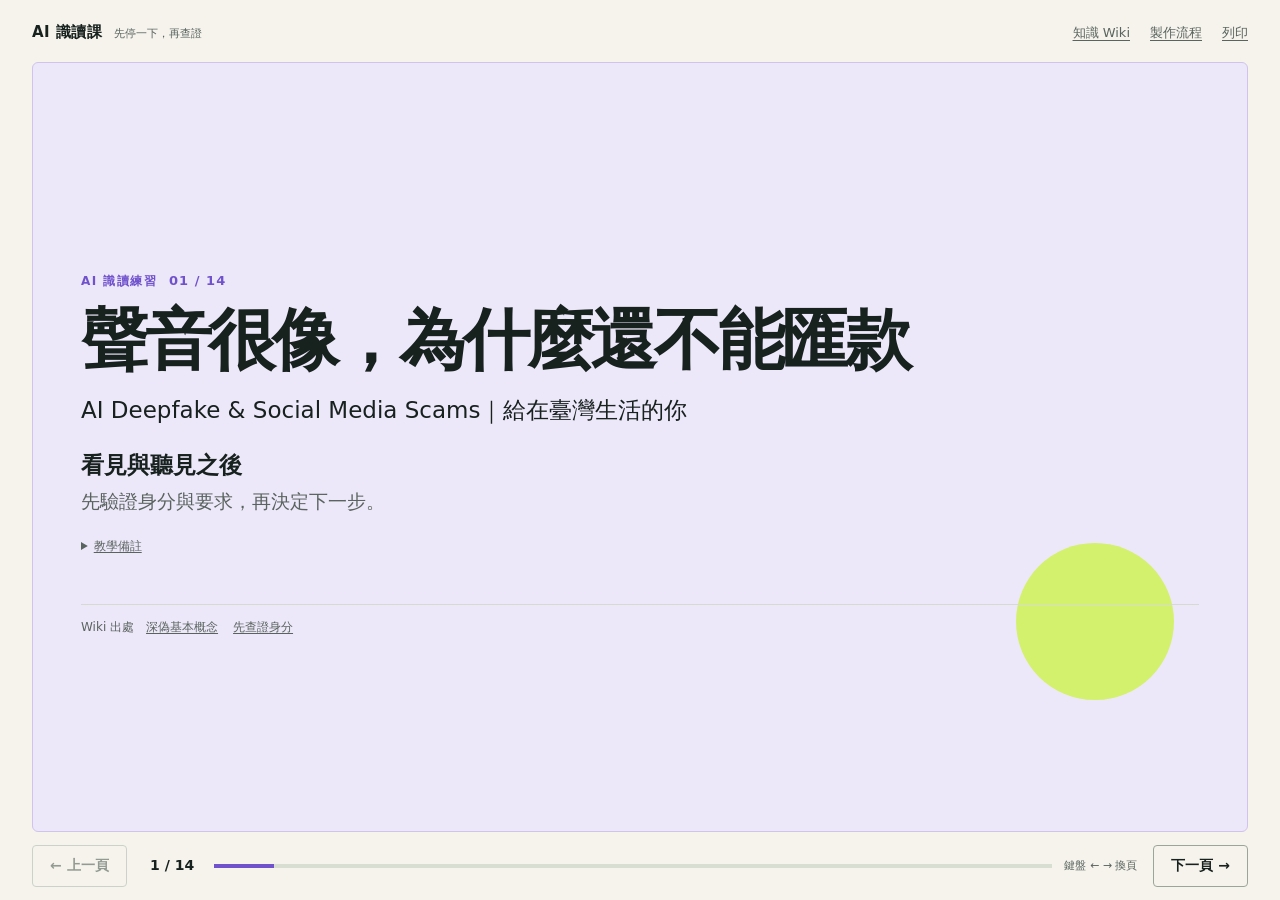
==== deck.html @ 1b9a0677 "Render Wiki-derived teaching deck with independent review and real acceptance evidence" ====
<!doctype html>
<html lang="zh-Hant"><head><meta charset="utf-8"><meta name="viewport" content="width=device-width,initial-scale=1"><meta name="color-scheme" content="light"><meta name="generator" content="HW10 deterministic approved-text renderer"><title>聲音很像，為什麼還不能匯款</title><style>:root {
  color-scheme: light;
  --cream: #f6f3ed;
  --paper: #fffcf7;
  --ink: #17211e;
  --muted: #59645e;
  --purple: #7053cc;
  --purple-soft: #ede7fa;
  --lime: #d4f16d;
  --line: #d6dbd0;
  --wrong: #a53d32;
}

*, *::before, *::after { box-sizing: border-box; }
html { min-width: 0; scroll-behavior: smooth; }
body.deck-page {
  margin: 0;
  min-width: 0;
  background: var(--cream);
  color: var(--ink);
  font-family: "Microsoft JhengHei", "Noto Sans TC", "PingFang TC", system-ui, sans-serif;
  -webkit-font-smoothing: antialiased;
  text-rendering: optimizeLegibility;
  line-height: 1.55;
}
button, input, select, textarea { font: inherit; }
button, a { -webkit-tap-highlight-color: transparent; }
button { cursor: pointer; }
a { color: inherit; text-underline-offset: .2em; }
a:hover { color: var(--purple); }
button:focus-visible, a:focus-visible, summary:focus-visible {
  outline: 3px solid var(--purple);
  outline-offset: 4px;
}
[hidden] { display: none !important; }
.sr-only {
  position: absolute;
  width: 1px;
  height: 1px;
  padding: 0;
  margin: -1px;
  overflow: hidden;
  clip-path: inset(50%);
  white-space: nowrap;
  border: 0;
}

.deck-shell {
  display: flex;
  flex-direction: column;
  gap: 12px;
  width: min(100%, 1500px);
  min-height: 100vh;
  min-height: 100svh;
  margin: 0 auto;
  padding: 16px 32px 12px;
}
.deck-topbar {
  display: flex;
  align-items: center;
  justify-content: space-between;
  flex-wrap: wrap;
  gap: 10px 20px;
  min-height: 34px;
  font-size: 13px;
}
.brand {
  font-size: 15px;
  font-weight: 800;
  letter-spacing: .03em;
  text-decoration: none;
}
.brand span { display: inline-block; margin-left: 12px; color: var(--muted); font-size: 11px; font-weight: 400; letter-spacing: 0; }
.utility-links { display: flex; align-items: center; gap: 20px; }
.utility-links a { color: var(--muted); text-decoration-thickness: 1px; }
.utility-links button { margin: 0; padding: 0; color: var(--muted); background: transparent; border: 0; font: inherit; text-decoration: underline; text-decoration-thickness: 1px; text-underline-offset: .2em; }
.utility-links button:hover { color: var(--purple); }
.skip-link { position: fixed; z-index: 100; top: 8px; left: 12px; padding: 9px 14px; color: var(--paper); background: var(--ink); transform: translateY(-170%); }
.skip-link:focus { transform: translateY(0); }
.noscript-note { margin: 0; padding: 14px 18px; color: var(--ink); background: var(--lime); font-size: 14px; }
.slides { flex: 1; min-width: 0; }
.slide {
  position: relative;
  min-width: 0;
  min-height: calc(100vh - 132px);
  min-height: calc(100svh - 132px);
  background: var(--paper);
  border: 1px solid var(--line);
  border-radius: 6px;
  isolation: isolate;
  animation: reveal-slide 180ms ease-out;
}
.slide-inner {
  display: flex;
  flex-direction: column;
  gap: 20px;
  min-width: 0;
  min-height: inherit;
  padding: 36px 48px 22px;
}
.slide-header { position: relative; min-width: 0; }
.eyebrow {
  display: flex;
  align-items: center;
  gap: 12px;
  margin: 0 0 12px;
  color: var(--purple);
  font-size: 12px;
  font-weight: 800;
  letter-spacing: .12em;
}
.slide-number {
  color: var(--purple);
  font-variant-numeric: tabular-nums;
  font-size: 13px;
  font-weight: 800;
  letter-spacing: .08em;
}
.slide-title {
  max-width: 24em;
  margin: 0;
  font-size: clamp(32px, 3.45vw, 50px);
  font-weight: 850;
  line-height: 1.2;
  letter-spacing: -.045em;
  text-wrap: balance;
  overflow-wrap: anywhere;
}
.slide-lead {
  max-width: 46em;
  margin: 14px 0 0;
  color: var(--muted);
  font-size: 20px;
  line-height: 1.6;
  text-wrap: pretty;
  overflow-wrap: anywhere;
}
.slide-body {
  display: flex;
  flex-direction: column;
  gap: 22px;
  min-width: 0;
  font-size: 21px;
  line-height: 1.65;
}
.slide-body > :first-child { margin-top: 0; }
.slide-body > :last-child { margin-bottom: 0; }
.slide-bullets {
  display: grid;
  gap: 13px;
  margin: 0;
  padding-left: 1.3em;
}
.slide-bullets li { padding-left: .16em; overflow-wrap: anywhere; }
.slide-bullets li::marker { color: var(--purple); font-weight: 800; }
.items { display: grid; gap: 18px; min-width: 0; }
ol.items { margin: 0; padding: 0; list-style: none; }
.item { min-width: 0; }
.item-title { margin: 0 0 5px; font-size: 23px; font-weight: 800; line-height: 1.4; overflow-wrap: anywhere; }
.item-text { margin: 0; color: var(--muted); font-size: 19px; line-height: 1.65; overflow-wrap: anywhere; }

.slide[data-type="cover"] {
  background: var(--purple-soft);
  border-color: #d0c3ec;
}
.slide[data-type="cover"]::after {
  content: "";
  position: absolute;
  z-index: -1;
  right: 6%;
  bottom: 17%;
  width: 13%;
  aspect-ratio: 1;
  background: var(--lime);
  border-radius: 50%;
}
.slide[data-type="cover"] .slide-inner { justify-content: center; }
.slide[data-type="cover"] .slide-title {
  max-width: 15em;
  font-size: clamp(42px, 5.2vw, 76px);
  line-height: 1.12;
  letter-spacing: -.05em;
}
.slide[data-type="cover"] .slide-lead { max-width: 37em; font-size: 23px; color: var(--ink); }
.slide[data-type="cover"] .slide-body { max-width: 78%; }
.slide[data-type="cover"] .source-footer { margin-top: 28px; }
.slide[data-type="goals"] .items {
  counter-reset: goal;
  gap: 0;
}
.slide[data-type="goals"] .item {
  counter-increment: goal;
  position: relative;
  min-height: 58px;
  padding: 13px 0 13px 67px;
  border-bottom: 1px solid var(--line);
}
.slide[data-type="goals"] .item::before {
  content: counter(goal, decimal-leading-zero);
  position: absolute;
  left: 0;
  top: 9px;
  color: var(--purple);
  font-size: 30px;
  font-weight: 850;
  line-height: 1.4;
}
.slide[data-type="concept"] .items { border-left: 5px solid var(--lime); padding-left: 24px; }
.slide[data-type="flow"] .items {
  display: grid;
  grid-template-columns: repeat(auto-fit, minmax(145px, 1fr));
  gap: 24px;
  padding-top: 6px;
}
.slide[data-type="flow"] .item {
  position: relative;
  padding-top: 17px;
  border-top: 4px solid var(--purple);
}
.slide[data-type="flow"] .item:not(:last-child)::after {
  content: "→";
  position: absolute;
  top: -22px;
  right: -20px;
  color: var(--purple);
  font-size: 24px;
  background: var(--paper);
}
.slide[data-type="flow"] .item-title { font-size: 21px; }
.slide[data-type="flow"] .item-text { font-size: 17px; }
.slide[data-type="case"] .slide-inner { gap: 18px; }
.chat { display: flex; flex-direction: column; gap: 12px; width: min(100%, 900px); margin: 0 auto; }
.chat-message {
  align-self: flex-start;
  width: fit-content;
  max-width: 88%;
  padding: 12px 18px;
  background: #eeeae3;
  border-radius: 3px 15px 15px 15px;
  overflow-wrap: anywhere;
}
.chat-message:nth-child(even) {
  align-self: flex-end;
  background: var(--purple-soft);
  border-radius: 15px 3px 15px 15px;
}
.chat-sender { display: block; margin-bottom: 3px; color: var(--muted); font-size: 12px; font-weight: 800; }
.chat-text { margin: 0; font-size: 19px; line-height: 1.55; }
.slide[data-type="comparison"] .items { grid-template-columns: repeat(2, minmax(0, 1fr)); gap: 32px; }
.slide[data-type="comparison"] .item { padding: 5px 0 5px 23px; border-left: 4px solid var(--purple); }
.slide[data-type="comparison"] .item:nth-child(even) { border-left-color: var(--lime); }
.slide[data-type="comparison"] .item-title { margin-bottom: 10px; }
.slide[data-type="steps"] .items { counter-reset: step; gap: 0; }
.slide[data-type="steps"] .item {
  counter-increment: step;
  display: grid;
  grid-template-columns: 45px minmax(0, 1fr);
  gap: 0 16px;
  padding: 12px 0;
  border-bottom: 1px solid var(--line);
}
.slide[data-type="steps"] .item::before {
  content: counter(step);
  grid-row: 1 / span 2;
  display: flex;
  align-items: center;
  justify-content: center;
  width: 37px;
  height: 37px;
  background: var(--lime);
  color: var(--ink);
  font-size: 23px;
  font-weight: 850;
  border-radius: 50%;
}
.slide[data-type="steps"] .item-title,
.slide[data-type="steps"] .item-text { grid-column: 2; }
.slide[data-type="closing"] { background: var(--ink); color: var(--cream); border-color: var(--ink); }
.slide[data-type="closing"] .eyebrow,
.slide[data-type="closing"] .slide-number { color: var(--lime); }
.slide[data-type="closing"] .slide-title { font-size: clamp(40px, 4.5vw, 66px); max-width: 18em; }
.slide[data-type="closing"] .slide-lead,
.slide[data-type="closing"] .item-text,
.slide[data-type="closing"] .source-footer,
.slide[data-type="closing"] .teacher-notes { color: #d0d7d0; }
.slide[data-type="closing"] .source-footer,
.slide[data-type="closing"] .teacher-notes { border-color: #4b554c; }
.slide[data-type="closing"] a:hover { color: var(--lime); }

.quiz { min-width: 0; }
.quiz fieldset { min-width: 0; margin: 0; padding: 0; border: 0; }
.quiz legend { margin: 0 0 15px; padding: 0; font-size: 22px; font-weight: 800; line-height: 1.5; }
.quiz-options { display: grid; gap: 10px; margin: 0; padding: 0; list-style: none; }
.quiz-option button[data-quiz-option] {
  display: block;
  width: 100%;
  min-height: 52px;
  padding: 12px 18px;
  text-align: left;
  color: var(--ink);
  background: transparent;
  border: 1px solid #aeb8ae;
  border-radius: 4px;
  font-size: 18px;
  line-height: 1.5;
  overflow-wrap: anywhere;
  transition: background 120ms ease, border-color 120ms ease;
}
.quiz-option button[data-quiz-option]:hover { background: var(--purple-soft); border-color: var(--purple); }
.quiz-option button[data-quiz-option][aria-pressed="true"] { border-width: 2px; padding: 11px 17px; }
.option-letter { display: inline-flex; align-items: center; justify-content: center; width: 1.6em; margin-right: .4em; font-weight: 800; }
.quiz-option button[data-quiz-option].is-correct,
.quiz-option.is-correct button { background: #e9f5bd; border-color: #66802b; }
.quiz-option button[data-quiz-option].is-wrong,
.quiz-option.is-wrong button { background: #fae8e3; border-color: var(--wrong); }
.quiz-feedback { margin: 13px 0 0; padding-left: 14px; border-left: 4px solid var(--purple); font-size: 17px; line-height: 1.6; }
.quiz-reset { margin-top: 10px; padding: 6px 0; color: var(--purple); background: transparent; border: 0; text-decoration: underline; text-underline-offset: .25em; font-size: 15px; }
.source-footer {
  display: flex;
  align-items: baseline;
  flex-wrap: wrap;
  gap: 5px 12px;
  margin-top: auto;
  padding-top: 13px;
  border-top: 1px solid var(--line);
  color: var(--muted);
  font-size: 12px;
  line-height: 1.55;
  overflow-wrap: anywhere;
}
.source-links { display: flex; flex-wrap: wrap; gap: 5px 15px; min-width: 0; }
.source-links a { text-decoration-thickness: 1px; }
.teacher-notes { color: var(--muted); font-size: 12px; line-height: 1.6; }
.teacher-notes summary { width: fit-content; cursor: pointer; font-size: 12px; text-decoration: underline; text-underline-offset: .2em; }
.teacher-notes p { margin: 7px 0 0; max-width: 65em; }
.teacher-notes[open] { padding-bottom: 5px; }

.deck-controls { display: flex; align-items: center; gap: 16px; min-height: 44px; }
.deck-progress { display: flex; flex: 1; align-items: center; gap: 12px; min-width: 0; }
.keyboard-hint { color: var(--muted); font-size: 11px; white-space: nowrap; }
.nav-button {
  display: inline-flex;
  align-items: center;
  justify-content: center;
  gap: 8px;
  min-height: 42px;
  padding: 9px 17px;
  color: var(--ink);
  background: transparent;
  border: 1px solid #9aa69a;
  border-radius: 4px;
  font-size: 14px;
  line-height: 1.4;
  font-weight: 750;
}
.nav-button:hover:not(:disabled) { color: var(--paper); background: var(--ink); border-color: var(--ink); }
.nav-button:disabled { color: #929b92; border-color: #cbd2c9; cursor: default; }
.page-count { min-width: 59px; text-align: center; font-size: 14px; font-weight: 800; font-variant-numeric: tabular-nums; white-space: nowrap; }
.progress-track { flex: 1; min-width: 28px; height: 4px; background: #d8ded2; border-radius: 0; }
.progress-fill { display: block; width: 0; height: 100%; background: var(--purple); transition: width 180ms ease-out; }
.deck-status { color: var(--muted); font-size: 12px; }

@supports selector(.slide-body:has(.items)) {
  .slide[data-type="concept"] .slide-body:has(.items):has(.slide-bullets) { display: grid; grid-template-columns: 1.15fr 1fr; gap: 34px; }
}
@keyframes reveal-slide { from { opacity: .6; transform: translateY(5px); } to { opacity: 1; transform: translateY(0); } }

@media (min-width: 761px) and (max-height: 800px) {
  .deck-shell { gap: 9px; padding-top: 12px; padding-bottom: 9px; }
  .slide { min-height: calc(100svh - 119px); }
  .slide-inner { gap: 15px; padding: 27px 40px 18px; }
  .eyebrow { margin-bottom: 9px; }
  .slide-title { font-size: clamp(30px, 3.1vw, 44px); }
  .slide-lead { margin-top: 11px; font-size: 18px; line-height: 1.5; }
  .slide-body { gap: 17px; font-size: 19px; line-height: 1.6; }
  .slide-bullets { gap: 10px; }
  .item-title { font-size: 21px; }
  .item-text { font-size: 17px; line-height: 1.55; }
  .slide[data-type="cover"] .slide-title { font-size: clamp(40px, 4.8vw, 65px); }
  .slide[data-type="cover"] .slide-lead { font-size: 21px; }
  .slide[data-type="closing"] .slide-title { font-size: clamp(38px, 4.1vw, 58px); }
  .quiz legend { margin-bottom: 11px; font-size: 20px; }
  .quiz-options { gap: 8px; }
  .quiz-option button[data-quiz-option] { min-height: 45px; padding: 9px 16px; font-size: 17px; }
  .quiz-option button[data-quiz-option][aria-pressed="true"] { padding: 8px 15px; }
  .quiz-feedback { margin-top: 10px; font-size: 16px; }
  .source-footer { padding-top: 10px; font-size: 11px; }
  .chat { gap: 9px; }
  .chat-message { padding: 10px 15px; }
  .chat-text { font-size: 17px; }
}

@media (max-width: 760px) {
  .deck-shell { gap: 10px; padding: 10px 12px 12px; }
  .deck-topbar { min-height: 35px; gap: 7px 12px; }
  .brand { font-size: 12px; letter-spacing: 0; }
  .brand span { display: none; }
  .utility-links { gap: 12px; font-size: 11px; }
  .slide { min-height: calc(100svh - 131px); }
  .slide-inner { gap: 22px; padding: 25px 21px 21px; }
  .eyebrow { margin-bottom: 11px; font-size: 10px; letter-spacing: .08em; }
  .slide-number { font-size: 11px; }
  .slide-title { font-size: clamp(28px, 7.8vw, 42px); line-height: 1.25; letter-spacing: -.035em; }
  .slide-lead { margin-top: 13px; font-size: 17px; line-height: 1.65; }
  .slide-body { gap: 22px; font-size: 18px; line-height: 1.7; }
  .slide-bullets { gap: 15px; padding-left: 1.16em; }
  .item-title { font-size: 21px; }
  .item-text { font-size: 17px; line-height: 1.7; }
  .slide[data-type="cover"] .slide-inner { justify-content: flex-start; padding-top: 35px; }
  .slide[data-type="cover"] .slide-title { font-size: clamp(36px, 10.5vw, 55px); }
  .slide[data-type="cover"] .slide-lead { font-size: 19px; }
  .slide[data-type="cover"] .slide-body { max-width: 100%; }
  .slide[data-type="cover"]::after { right: 8%; bottom: 12%; width: 20%; opacity: .7; }
  .slide[data-type="goals"] .item { padding-left: 49px; }
  .slide[data-type="goals"] .item::before { font-size: 26px; }
  .slide[data-type="concept"] .slide-body:has(.items):has(.slide-bullets) { display: flex; }
  .slide[data-type="concept"] .items { padding-left: 18px; }
  .slide[data-type="flow"] .items { grid-template-columns: 1fr; gap: 25px; padding-left: 0; }
  .slide[data-type="flow"] .item { padding: 0 0 0 18px; border-top: 0; border-left: 4px solid var(--purple); }
  .slide[data-type="flow"] .item:not(:last-child)::after { content: "↓"; top: auto; bottom: -26px; right: auto; left: -12px; font-size: 22px; }
  .slide[data-type="flow"] .item-text { font-size: 17px; }
  .slide[data-type="comparison"] .items { grid-template-columns: 1fr; gap: 24px; }
  .slide[data-type="comparison"] .item { padding-left: 17px; }
  .slide[data-type="steps"] .item { grid-template-columns: 34px minmax(0, 1fr); gap: 0 12px; padding: 15px 0; }
  .slide[data-type="steps"] .item::before { width: 31px; height: 31px; font-size: 20px; }
  .slide[data-type="closing"] .slide-title { font-size: clamp(34px, 9.8vw, 50px); }
  .chat { gap: 12px; }
  .chat-message { max-width: 96%; padding: 12px 14px; }
  .chat-text { font-size: 17px; }
  .quiz legend { font-size: 20px; line-height: 1.6; }
  .quiz-options { gap: 12px; }
  .quiz-option button[data-quiz-option] { min-height: 53px; padding: 13px 14px; font-size: 17px; line-height: 1.6; }
  .quiz-option button[data-quiz-option][aria-pressed="true"] { padding: 12px 13px; }
  .quiz-feedback { font-size: 16px; }
  .source-footer { gap: 6px 10px; padding-top: 15px; font-size: 11px; }
  .source-links { gap: 6px 12px; }
  .teacher-notes { font-size: 11px; }
  .deck-controls { position: sticky; bottom: 0; z-index: 10; gap: 9px; min-height: 52px; margin: 0 -2px; padding: 5px 2px; background: var(--cream); }
  .nav-button { min-height: 43px; gap: 4px; padding: 9px 10px; font-size: 13px; }
  .page-count { min-width: 47px; font-size: 12px; }
  .progress-track { min-width: 12px; }
  .deck-progress { gap: 8px; }
  .keyboard-hint { display: none; }
}

@media (max-width: 360px) {
  .deck-shell { padding-right: 8px; padding-left: 8px; }
  .slide-inner { padding-right: 17px; padding-left: 17px; }
  .utility-links { gap: 8px; }
  .deck-controls { gap: 7px; }
  .nav-button { padding-right: 8px; padding-left: 8px; }
}

@media (prefers-reduced-motion: reduce) {
  html { scroll-behavior: auto; }
  *, *::before, *::after { animation: none !important; transition: none !important; }
}

@media print {
  @page { size: A4 landscape; margin: 12mm; }
  html, body.deck-page { background: white; font-size: 10pt; }
  .deck-shell { display: block; width: 100%; min-height: 0; padding: 0; margin: 0; }
  .deck-topbar, .deck-controls, .deck-status, .skip-link, .noscript-note { display: none !important; }
  .slides { display: block; }
  .slide, .slide[hidden] {
    display: block !important;
    min-height: 0;
    margin: 0;
    border: 0;
    border-radius: 0;
    background: white !important;
    color: #17211e !important;
    break-after: page;
    page-break-after: always;
    animation: none;
    box-shadow: none;
    -webkit-print-color-adjust: exact;
    print-color-adjust: exact;
  }
  .slide:last-child { break-after: auto; page-break-after: auto; }
  .slide-inner { min-height: 178mm; padding: 5mm 4mm 2mm; gap: 5mm; }
  .slide::after { display: none; }
  .eyebrow, .slide-number { font-size: 8pt !important; color: #7053cc !important; }
  .slide-title, .slide[data-type="cover"] .slide-title, .slide[data-type="closing"] .slide-title { max-width: 100%; font-size: 27pt !important; color: #17211e !important; }
  .slide-lead, .slide[data-type="cover"] .slide-lead { font-size: 12pt !important; color: #59645e !important; }
  .slide-body { font-size: 13pt; gap: 4mm; }
  .slide-bullets { gap: 3mm; }
  .item-title { font-size: 14pt; }
  .item-text, .chat-text { font-size: 11pt; }
  .quiz legend { font-size: 13pt; }
  .quiz-options { gap: 2mm; }
  .quiz-option button[data-quiz-option] { min-height: 0; padding: 2.5mm 4mm; font-size: 11pt; }
  .quiz-reset { display: none; }
  .quiz-feedback { font-size: 10pt; }
  .source-footer, .slide[data-type="closing"] .source-footer { font-size: 8pt; color: #59645e !important; border-color: #d6dbd0; }
  .teacher-notes, .slide[data-type="closing"] .teacher-notes { color: #59645e !important; font-size: 8pt; }
  .source-links a { color: #17211e; }
}
</style></head>
<body class="deck-page"><a class="skip-link" href="#slides">跳到簡報內容</a><div class="deck-shell"><header class="deck-topbar"><a class="brand" href="#s01">AI 識讀課<span>先停一下，再查證</span></a><nav class="utility-links" aria-label="學習資源"><a href="wiki.html">知識 Wiki</a><a href="workflow.html">製作流程</a><button type="button" data-deck-print>列印</button></nav></header>
<main class="slides" id="slides" tabindex="-1" aria-label="教學簡報"><section class="slide" id="s01" data-type="cover" data-slide="1" aria-labelledby="s01-title"><div class="slide-inner"><header class="slide-header"><div class="eyebrow"><span>AI 識讀練習</span><span class="slide-number">01 / 14</span></div><h1 class="slide-title" id="s01-title" tabindex="-1">聲音很像，為什麼還不能匯款</h1><p class="slide-lead">AI Deepfake &amp; Social Media Scams｜給在臺灣生活的你</p></header><div class="slide-body"><div class="items"><section class="item"><h3 class="item-title">看見與聽見之後</h3><p class="item-text">先驗證身分與要求，再決定下一步。</p></section></div></div><details class="teacher-notes"><summary>教學備註</summary><p>本課面向初學者，約12–15分鐘。案例與官方來源查閱日為2026-11-15；使用較早案件說明機制，不冒稱最新案件。</p></details><footer class="source-footer"><span class="source-label">Wiki 出處</span><div class="source-links"><a href="wiki.html#page=concepts%2Fbasics.md" data-wiki="concepts/basics.md" data-claims="S01-C1 S04-C2">深偽基本概念</a><a href="wiki.html#page=concepts%2Ftrust.md" data-wiki="concepts/trust.md" data-claims="S03-C2">先查證身分</a></div></footer></div></section>
<section class="slide" id="s02" data-type="goals" data-slide="2" aria-labelledby="s02-title" hidden aria-hidden="true"><div class="slide-inner"><header class="slide-header"><div class="eyebrow"><span>AI 識讀練習</span><span class="slide-number">02 / 14</span></div><h2 class="slide-title" id="s02-title" tabindex="-1">這堂課要練會的三件事</h2><p class="slide-lead">不必先懂模型，也能做出比較安全的選擇</p></header><div class="slide-body"><div class="items"><section class="item"><h3 class="item-title">分清楚</h3><p class="item-text">深偽、釣魚與帳號盜用，哪裡不同。</p></section><section class="item"><h3 class="item-title">問對問題</h3><p class="item-text">對方想讓我匯款、交密碼，還是交認證碼？</p></section><section class="item"><h3 class="item-title">做出行動</h3><p class="item-text">換已知管道核實，必要時留證求助。</p></section></div></div><footer class="source-footer"><span class="source-label">Wiki 出處</span><div class="source-links"><a href="wiki.html#page=concepts%2Fbasics.md" data-wiki="concepts/basics.md" data-claims="S04-C1 S04-C2">媒體與詐騙</a><a href="wiki.html#page=concepts%2Fverification.md" data-wiki="concepts/verification.md" data-claims="S03-C2 S05-C3">查證與留證</a></div></footer></div></section>
<section class="slide" id="s03" data-type="concept" data-slide="3" aria-labelledby="s03-title" hidden aria-hidden="true"><div class="slide-inner"><header class="slide-header"><div class="eyebrow"><span>AI 識讀練習</span><span class="slide-number">03 / 14</span></div><h2 class="slide-title" id="s03-title" tabindex="-1">深偽改變媒體，詐騙利用信任</h2><p class="slide-lead">一段合成影音，不等於每一種網路騙術</p></header><div class="slide-body"><div class="items"><section class="item"><h3 class="item-title">聲音</h3><p class="item-text">仿聲可能假冒親友，以急難為由請款。</p></section><section class="item"><h3 class="item-title">影像與影片</h3><p class="item-text">換臉、假視訊，可能營造身分或事件的錯誤印象。</p></section><section class="item"><h3 class="item-title">文字與帳號</h3><p class="item-text">流暢訊息或假頭像也能騙人；未必是深偽。</p></section></div></div><details class="teacher-notes"><summary>教學備註</summary><p>本課依官方列出的形式整理深偽的入門定義。AI合成也能有合法創作用途，不能只因使用AI就判定犯罪。</p></details><footer class="source-footer"><span class="source-label">Wiki 出處</span><div class="source-links"><a href="wiki.html#page=concepts%2Fbasics.md" data-wiki="concepts/basics.md" data-claims="S01-C1 S04-C1 S04-C2">形式與範圍</a></div></footer></div></section>
<section class="slide" id="s04" data-type="flow" data-slide="4" aria-labelledby="s04-title" hidden aria-hidden="true"><div class="slide-inner"><header class="slide-header"><div class="eyebrow"><span>AI 識讀練習</span><span class="slide-number">04 / 14</span></div><h2 class="slide-title" id="s04-title" tabindex="-1">從內容到要求，風險藏在哪一步</h2><p class="slide-lead">以下是跨來源整理的風險路線，不是同一案件</p></header><div class="slide-body"><ol class="items"><li class="item"><h3 class="item-title">看起來認識</h3><p class="item-text">親友聲音、熟悉頭像，或自稱主管。</p></li><li class="item"><h3 class="item-title">要求立即行動</h3><p class="item-text">匯款、保密、投票或提供認證碼。</p></li><li class="item"><h3 class="item-title">真正的查證點</h3><p class="item-text">這個人是誰？這個要求有沒有另行確認？</p></li></ol></div><footer class="source-footer"><span class="source-label">Wiki 出處</span><div class="source-links"><a href="wiki.html#page=concepts%2Ftrust.md" data-wiki="concepts/trust.md" data-claims="S02-C1 S02-C3 S03-C1">聲音與權威</a><a href="wiki.html#page=concepts%2Fplatforms.md" data-wiki="concepts/platforms.md" data-claims="S08-C1">被盜親友帳號</a></div></footer></div></section>
<section class="slide" id="s05" data-type="case" data-slide="5" aria-labelledby="s05-title" hidden aria-hidden="true"><div class="slide-inner"><header class="slide-header"><div class="eyebrow"><span>AI 識讀練習</span><span class="slide-number">05 / 14</span></div><h2 class="slide-title" id="s05-title" tabindex="-1">臺灣案例：影像威脅不代表影像是真的</h2><p class="slide-lead">臺中市政府於2025-03-15公布警方查核</p></header><div class="slide-body"><div class="items"><section class="item"><h3 class="item-title">發生什麼事</h3><p class="item-text">當時八個機關收到附合成性影像的紙本恐嚇信。</p></section><section class="item"><h3 class="item-title">官方怎麼確認</h3><p class="item-text">警方稱相片鑑識確認為深偽合成。</p></section><section class="item"><h3 class="item-title">帶走的觀念</h3><p class="item-text">保留相關證據、報案，不轉傳散播影像。</p></section></div></div><details class="teacher-notes"><summary>教學備註</summary><p>已查證案例。這是機關收到的紙本信，不是Instagram或學生個案；沒有引用付款損失數字。教材不展示原影像。</p></details><footer class="source-footer"><span class="source-label">Wiki 出處</span><div class="source-links"><a href="wiki.html#page=concepts%2Fcases.md" data-wiki="concepts/cases.md" data-claims="S05-C1 S05-C2 S05-C3">臺中官方查核</a></div></footer></div></section>
<section class="slide" id="s06" data-type="case" data-slide="6" aria-labelledby="s06-title" hidden aria-hidden="true"><div class="slide-inner"><header class="slide-header"><div class="eyebrow"><span>AI 識讀練習</span><span class="slide-number">06 / 14</span></div><h2 class="slide-title" id="s06-title" tabindex="-1">香港案例：熟悉的臉仍要另行查證</h2><p class="slide-lead">2024年1月底接報｜政府於同年6月26日說明</p></header><div class="slide-body"><div class="items"><section class="item"><h3 class="item-title">約港幣2億元</h3><p class="item-text">報案者依指示授權轉款，流向五個香港銀行帳戶。</p></section><section class="item"><h3 class="item-title">重要限制</h3><p class="item-text">警方當時相信是預錄視訊；報案者與騙徒沒有互動。</p></section><section class="item"><h3 class="item-title">為什麼會信</h3><p class="item-text">假冒財務主管，再透過即時訊息傳匯款指令。</p></section></div></div><details class="teacher-notes"><summary>教學備註</summary><p>已查證案例；不是臺灣案件，也不能改寫成即時自由對話的多人AI會議。只陳述2024年官方答覆當時的調查認知。</p></details><footer class="source-footer"><span class="source-label">Wiki 出處</span><div class="source-links"><a href="wiki.html#page=concepts%2Fcases.md" data-wiki="concepts/cases.md" data-claims="S02-C1 S02-C2 S02-C3">香港政府答覆</a></div></footer></div></section>
<section class="slide" id="s07" data-type="quiz" data-slide="7" aria-labelledby="s07-title" hidden aria-hidden="true"><div class="slide-inner"><header class="slide-header"><div class="eyebrow"><span>AI 識讀練習</span><span class="slide-number">07 / 14</span></div><h2 class="slide-title" id="s07-title" tabindex="-1">情境一：聽到室友聲音，你先做什麼</h2><p class="slide-lead">教學模擬｜非真實聊天室或受害者紀錄</p></header><div class="slide-body"><div class="chat" role="list" aria-label="教學情境"><div class="chat-message" role="listitem" data-sender="自稱室友"><span class="chat-sender">自稱室友</span><p class="chat-text">我換手機了，現在急著付錢。先幫我轉一下，不要打給別人。</p></div></div><div class="quiz" data-quiz="s07"><fieldset><legend>對方聲音很像室友。哪個第一步最合適？</legend><ol class="quiz-options"><li class="quiz-option"><button type="button" class="quiz-choice" data-quiz-option="0" data-correct="false" data-feedback="熟悉聲音不能替付款要求授權；先停止付款。" aria-pressed="false" aria-describedby="s07-feedback"><span class="option-letter" aria-hidden="true">A</span><span>先轉帳，晚點再確認</span></button></li><li class="quiz-option"><button type="button" class="quiz-choice" data-quiz-option="1" data-correct="true" data-feedback="離開對方提供的查證路線；聯絡不到時再向其他親友確認。" aria-pressed="false" aria-describedby="s07-feedback"><span class="option-letter" aria-hidden="true">B</span><span>掛斷，撥原本已知的室友電話</span></button></li><li class="quiz-option"><button type="button" class="quiz-choice" data-quiz-option="2" data-correct="false" data-feedback="更多同一來源的影音不等於獨立驗證。" aria-pressed="false" aria-describedby="s07-feedback"><span class="option-letter" aria-hidden="true">C</span><span>請他傳更多語音就相信</span></button></li></ol></fieldset><div class="quiz-feedback" id="s07-feedback" role="status" aria-live="polite" hidden></div><button type="button" class="quiz-reset" data-quiz-reset>重新作答</button></div></div><footer class="source-footer"><span class="source-label">Wiki 出處</span><div class="source-links"><a href="wiki.html#page=concepts%2Ftrust.md" data-wiki="concepts/trust.md" data-claims="S03-C1 S03-C2 S04-C4">已知電話回撥</a></div></footer></div></section>
<section class="slide" id="s08" data-type="comparison" data-slide="8" aria-labelledby="s08-title" hidden aria-hidden="true"><div class="slide-inner"><header class="slide-header"><div class="eyebrow"><span>AI 識讀練習</span><span class="slide-number">08 / 14</span></div><h2 class="slide-title" id="s08-title" tabindex="-1">找破綻有幫助，但不是驗真保證</h2><p class="slide-lead">把注意力從「像不像」移到「如何核實」</p></header><div class="slide-body"><div class="items"><section class="item"><h3 class="item-title">線索</h3><p class="item-text">視聽異常、家庭密語，可增加核對資訊。</p></section><section class="item"><h3 class="item-title">限制</h3><p class="item-text">看不出異常，不代表真人；來源未給通用準確率。</p></section><section class="item"><h3 class="item-title">較穩妥的下一步</h3><p class="item-text">自行找已知電話或官方管道，再確認身分與要求。</p></section></div></div><details class="teacher-notes"><summary>教學備註</summary><p>不示範製作深偽、不推薦把單一偵測器當作付款授權。</p></details><footer class="source-footer"><span class="source-label">Wiki 出處</span><div class="source-links"><a href="wiki.html#page=concepts%2Fverification.md" data-wiki="concepts/verification.md" data-claims="S01-C2 S03-C2 S04-C4">查證方法與限制</a></div></footer></div></section>
<section class="slide" id="s09" data-type="comparison" data-slide="9" aria-labelledby="s09-title" hidden aria-hidden="true"><div class="slide-inner"><header class="slide-header"><div class="eyebrow"><span>AI 識讀練習</span><span class="slide-number">09 / 14</span></div><h2 class="slide-title" id="s09-title" tabindex="-1">TikTok 的 AI 標籤能告訴你什麼</h2><p class="slide-lead">依2024-05-09官方公告理解標示的範圍</p></header><div class="slide-body"><div class="items"><section class="item"><h3 class="item-title">有標籤</h3><p class="item-text">提供AI製作背景，並不保證身分或投資內容為真。</p></section><section class="item"><h3 class="item-title">沒有標籤</h3><p class="item-text">不能證明是真人；自動標示受中繼資料與導入限制。</p></section><section class="item"><h3 class="item-title">仍要查</h3><p class="item-text">誰發佈？原始脈絡在哪？有沒有要求匯款或交資料？</p></section></div></div><details class="teacher-notes"><summary>教學備註</summary><p>不宣稱2026年所有版本或每則內容都被標示；這裡沒有實測平台的標示覆蓋率。</p></details><footer class="source-footer"><span class="source-label">Wiki 出處</span><div class="source-links"><a href="wiki.html#page=concepts%2Fplatforms.md" data-wiki="concepts/platforms.md" data-claims="S06-C1 S06-C2 S06-C3">標示與中繼資料</a></div></footer></div></section>
<section class="slide" id="s10" data-type="concept" data-slide="10" aria-labelledby="s10-title" hidden aria-hidden="true"><div class="slide-inner"><header class="slide-header"><div class="eyebrow"><span>AI 識讀練習</span><span class="slide-number">10 / 14</span></div><h2 class="slide-title" id="s10-title" tabindex="-1">Instagram、LINE：熟悉帳號也要查證</h2><p class="slide-lead">帳號被盜與深偽是不同問題，卻都可能冒用信任</p></header><div class="slide-body"><div class="items"><section class="item"><h3 class="item-title">LINE投票訊息</h3><p class="item-text">親友帳號可能已被盜；先另外通話或見面確認。</p></section><section class="item"><h3 class="item-title">LINE認證碼</h3><p class="item-text">不交給別人，不填進不明網頁。</p></section><section class="item"><h3 class="item-title">Instagram帳號問題</h3><p class="item-text">自行開官方instagram.com/hacked，不靠陌生私訊代救。</p></section></div></div><details class="teacher-notes"><summary>教學備註</summary><p>LINE來源為2026-09-09，Meta入口公告為2022-12-15。未登入或實測復原，介面與成功與否因情況不同。</p></details><footer class="source-footer"><span class="source-label">Wiki 出處</span><div class="source-links"><a href="wiki.html#page=concepts%2Fplatforms.md" data-wiki="concepts/platforms.md" data-claims="S07-C1 S07-C2 S08-C1 S08-C2">官方安全說明</a></div></footer></div></section>
<section class="slide" id="s11" data-type="steps" data-slide="11" aria-labelledby="s11-title" hidden aria-hidden="true"><div class="slide-inner"><header class="slide-header"><div class="eyebrow"><span>AI 識讀練習</span><span class="slide-number">11 / 14</span></div><h2 class="slide-title" id="s11-title" tabindex="-1">把查證做成四個動作</h2><p class="slide-lead">本課依官方建議整理的口訣：停、離、查、留</p></header><div class="slide-body"><ol class="items"><li class="item"><h3 class="item-title">停</h3><p class="item-text">先不付款、不交個資或認證碼。</p></li><li class="item"><h3 class="item-title">離</h3><p class="item-text">離開原對話提供的電話與連結。</p></li><li class="item"><h3 class="item-title">查</h3><p class="item-text">自己找已知電話或官方App/網站核對。</p></li><li class="item"><h3 class="item-title">留</h3><p class="item-text">保留帳號、時間、對話與交易證據，私下提供官方。</p></li></ol></div><details class="teacher-notes"><summary>教學備註</summary><p>這是本課整理的教學口訣，不冒稱官方原有品牌，也不保證能阻擋所有詐騙。</p></details><footer class="source-footer"><span class="source-label">Wiki 出處</span><div class="source-links"><a href="wiki.html#page=concepts%2Fverification.md" data-wiki="concepts/verification.md" data-claims="S01-C3 S03-C2 S04-C4 S05-C3 S08-C2">查證流程</a></div></footer></div></section>
<section class="slide" id="s12" data-type="quiz" data-slide="12" aria-labelledby="s12-title" hidden aria-hidden="true"><div class="slide-inner"><header class="slide-header"><div class="eyebrow"><span>AI 識讀練習</span><span class="slide-number">12 / 14</span></div><h2 class="slide-title" id="s12-title" tabindex="-1">情境二：被影像威脅，先保護自己</h2><p class="slide-lead">教學模擬｜不展示、不轉傳性影像</p></header><div class="slide-body"><div class="chat" role="list" aria-label="教學情境"><div class="chat-message" role="listitem" data-sender="陌生帳號"><span class="chat-sender">陌生帳號</span><p class="chat-text">我有你的不雅圖，不照做就傳給你的朋友。</p></div></div><div class="quiz" data-quiz="s12"><fieldset><legend>你不確定圖片是否被合成。哪個處理方式較合適？</legend><ol class="quiz-options"><li class="quiz-option"><button type="button" class="quiz-choice" data-quiz-option="0" data-correct="false" data-feedback="會擴大散播與傷害；保留必要證據，私下提供警方。" aria-pressed="false" aria-describedby="s12-feedback"><span class="option-letter" aria-hidden="true">A</span><span>公開轉傳圖片，請大家鑑定</span></button></li><li class="quiz-option"><button type="button" class="quiz-choice" data-quiz-option="1" data-correct="true" data-feedback="收到影像不代表內容真實；可向165諮詢，需要報案可找警方。" aria-pressed="false" aria-describedby="s12-feedback"><span class="option-letter" aria-hidden="true">B</span><span>先保留證據，停止交付並向警方求助</span></button></li><li class="quiz-option"><button type="button" class="quiz-choice" data-quiz-option="2" data-correct="false" data-feedback="沒有這種保證；不要把威脅者的承諾當作安全機制。" aria-pressed="false" aria-describedby="s12-feedback"><span class="option-letter" aria-hidden="true">C</span><span>付款就能保證對方刪除</span></button></li></ol></fieldset><div class="quiz-feedback" id="s12-feedback" role="status" aria-live="polite" hidden></div><button type="button" class="quiz-reset" data-quiz-reset>重新作答</button></div></div><footer class="source-footer"><span class="source-label">Wiki 出處</span><div class="source-links"><a href="wiki.html#page=concepts%2Fresponse.md" data-wiki="concepts/response.md" data-claims="S04-C3 S05-C3">留證與求助</a></div></footer></div></section>
<section class="slide" id="s13" data-type="steps" data-slide="13" aria-labelledby="s13-title" hidden aria-hidden="true"><div class="slide-inner"><header class="slide-header"><div class="eyebrow"><span>AI 識讀練習</span><span class="slide-number">13 / 14</span></div><h2 class="slide-title" id="s13-title" tabindex="-1">在臺灣，求助要找正式管道</h2><p class="slide-lead">先保留證據；不把遭冒用的責任推給受害者</p></header><div class="slide-body"><ol class="items"><li class="item"><h3 class="item-title">可疑詐騙</h3><p class="item-text">165反詐騙專線諮詢；報案可110或向警察機關。</p></li><li class="item"><h3 class="item-title">帳號存取問題</h3><p class="item-text">Instagram走官方入口；LINE遭盜不要直接刪App，依官方指引求助。</p></li><li class="item"><h3 class="item-title">保留而不擴散</h3><p class="item-text">留下相關證據，避免轉傳傷害性影像；不承諾追回款項。</p></li></ol></div><details class="teacher-notes"><summary>教學備註</summary><p>這是教育資訊，不替代警方對個案的處理。平台客服僅核對官方連結，沒有實際登入、填表或保證復原。</p></details><footer class="source-footer"><span class="source-label">Wiki 出處</span><div class="source-links"><a href="wiki.html#page=concepts%2Fresponse.md" data-wiki="concepts/response.md" data-claims="S01-C3 S05-C3 S07-C1 S08-C3">警方與平台支援</a></div></footer></div></section>
<section class="slide" id="s14" data-type="closing" data-slide="14" aria-labelledby="s14-title" hidden aria-hidden="true"><div class="slide-inner"><header class="slide-header"><div class="eyebrow"><span>AI 識讀練習</span><span class="slide-number">14 / 14</span></div><h2 class="slide-title" id="s14-title" tabindex="-1">下一次收到訊息，你會先問什麼</h2><p class="slide-lead">看見、聽見之後，保留一次獨立查證的空間</p></header><div class="slide-body"><div class="items"><section class="item"><h3 class="item-title">身分</h3><p class="item-text">我有沒有用原本已知的管道確認本人？</p></section><section class="item"><h3 class="item-title">要求</h3><p class="item-text">對方是否催我付款、交密碼或認證碼？</p></section><section class="item"><h3 class="item-title">行動</h3><p class="item-text">我能先停下、保留證據，再找誰協助？</p></section></div></div><details class="teacher-notes"><summary>教學備註</summary><p>課後可點每頁Wiki出處閱讀8份官方來源、6頁綜合知識。真實案例與兩道模擬題分開標示；本課沒有提供臺灣Gen Z受害率。</p></details><footer class="source-footer"><span class="source-label">Wiki 出處</span><div class="source-links"><a href="wiki.html#page=concepts%2Fverification.md" data-wiki="concepts/verification.md" data-claims="S03-C2 S04-C4 S05-C3">查證與留證</a><a href="wiki.html#page=concepts%2Fplatforms.md" data-wiki="concepts/platforms.md" data-claims="S06-C3 S08-C2">平台限制</a></div></footer></div></section></main>
<nav class="deck-controls" aria-label="投影片導覽"><button class="nav-button" type="button" data-deck-prev aria-label="上一頁">← 上一頁</button><div class="deck-progress"><span class="page-count" data-page-count>1 / 14</span><div class="progress-track" role="progressbar" aria-label="簡報進度" aria-valuemin="1" aria-valuemax="14" aria-valuenow="1"><span class="progress-fill" style="width:7.142857%"></span></div><span class="keyboard-hint">鍵盤 ← → 換頁</span></div><button class="nav-button" type="button" data-deck-next aria-label="下一頁">下一頁 →</button></nav></div>
<p class="sr-only deck-status" role="status" aria-live="polite" aria-atomic="true" data-deck-status></p><noscript><style>.slide[hidden]{display:block!important}.deck-controls{display:none}</style><p class="noscript-note">JavaScript 未啟用，以下顯示全部投影片；互動題與換頁功能需啟用 JavaScript。</p></noscript><script>/* Navigation and quiz state only. All teaching text comes from approved JSON. */
(() => {
  "use strict";
  const slides = Array.from(document.querySelectorAll(".slide"));
  if (!slides.length) return;
  const previous = document.querySelector("[data-deck-prev]");
  const next = document.querySelector("[data-deck-next]");
  const counter = document.querySelector("[data-page-count]");
  const status = document.querySelector("[data-deck-status]");
  const progress = document.querySelector(".progress-track");
  const fill = document.querySelector(".progress-fill");
  const baseTitle = document.title;
  let current = 0;

  const fromHash = () => {
    let hash;
    try { hash = decodeURIComponent(window.location.hash.slice(1)); }
    catch (_) { return 0; }
    const params = new URLSearchParams(hash);
    const candidate = params.get("slide") || hash;
    const found = slides.findIndex((slide) => slide.id === candidate);
    if (found >= 0) return found;
    const page = params.get("page");
    if (page && /^\d+$/u.test(page)) return Math.min(slides.length - 1, Math.max(0, Number(page) - 1));
    return 0;
  };

  const show = (requested, { hash = true, focus = false } = {}) => {
    current = Math.max(0, Math.min(slides.length - 1, requested));
    slides.forEach((slide, index) => {
      const active = index === current;
      slide.hidden = !active;
      slide.setAttribute("aria-hidden", String(!active));
    });
    if (previous) previous.disabled = current === 0;
    if (next) next.disabled = current === slides.length - 1;
    if (counter) counter.textContent = `${current + 1} / ${slides.length}`;
    if (progress) progress.setAttribute("aria-valuenow", String(current + 1));
    if (fill) fill.style.width = `${((current + 1) / slides.length) * 100}%`;
    if (status) status.textContent = `第 ${current + 1} 頁，共 ${slides.length} 頁：${slides[current].querySelector(".slide-title")?.textContent || ""}`;
    document.title = `${baseTitle}｜${current + 1} / ${slides.length}`;
    if (hash && window.location.hash !== `#${slides[current].id}`) {
      try { window.history.replaceState(null, "", `#${slides[current].id}`); }
      catch (_) { window.location.hash = slides[current].id; }
    }
    if (focus) {
      slides[current].querySelector(".slide-title")?.focus({ preventScroll: true });
      window.scrollTo({ top: 0, left: 0, behavior: "instant" });
    }
  };

  previous?.addEventListener("click", () => show(current - 1, { focus: true }));
  next?.addEventListener("click", () => show(current + 1, { focus: true }));
  window.addEventListener("hashchange", () => show(fromHash(), { hash: false }));
  document.querySelector("[data-deck-print]")?.addEventListener("click", () => window.print());
  document.addEventListener("keydown", (event) => {
    if (event.altKey || event.ctrlKey || event.metaKey || event.defaultPrevented) return;
    const target = event.target;
    if (target instanceof Element && (target.closest("input,textarea,select,[contenteditable='true']") || target.closest("summary"))) return;
    let destination;
    if (event.key === "ArrowRight" || event.key === "PageDown") destination = current + 1;
    else if (event.key === "ArrowLeft" || event.key === "PageUp") destination = current - 1;
    else if (event.key === "Home") destination = 0;
    else if (event.key === "End") destination = slides.length - 1;
    else return;
    event.preventDefault();
    show(destination, { focus: true });
  });

  document.querySelectorAll("[data-quiz]").forEach((quiz) => {
    const options = Array.from(quiz.querySelectorAll("[data-quiz-option]"));
    const feedback = quiz.querySelector(".quiz-feedback");
    const clear = () => {
      options.forEach((option) => {
        option.classList.remove("is-correct", "is-wrong");
        option.setAttribute("aria-pressed", "false");
      });
      if (feedback) {
        feedback.hidden = true;
        feedback.textContent = "";
        feedback.removeAttribute("data-result");
      }
    };
    options.forEach((option) => option.addEventListener("click", () => {
      clear();
      const correct = option.dataset.correct === "true";
      option.classList.add(correct ? "is-correct" : "is-wrong");
      option.setAttribute("aria-pressed", "true");
      if (feedback) {
        const explanation = option.dataset.feedback || "";
        feedback.textContent = `${correct ? "答對了。" : "再想一下。"}${explanation}`;
        feedback.dataset.result = correct ? "correct" : "wrong";
        feedback.hidden = false;
      }
    }));
    quiz.querySelector("[data-quiz-reset]")?.addEventListener("click", () => {
      clear();
      options[0]?.focus({ preventScroll: true });
    });
  });
  show(fromHash());
})();
</script></body></html>
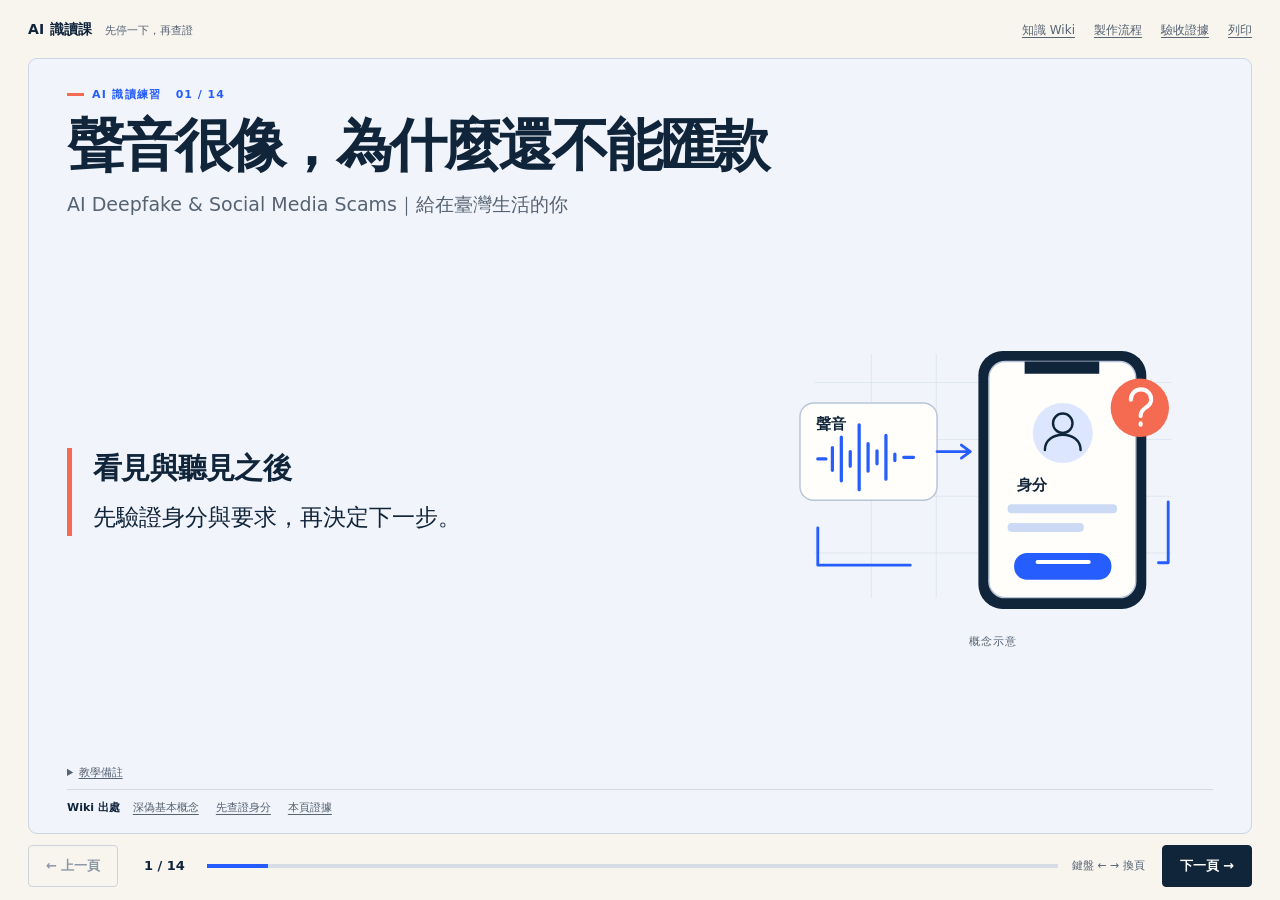
==== commit 6a0912bb: "Clarify evidence tracing and redesign educational interface" ====
--- a/deck.html
+++ b/deck.html
@@ -1,15 +1,17 @@
 <!doctype html>
 <html lang="zh-Hant"><head><meta charset="utf-8"><meta name="viewport" content="width=device-width,initial-scale=1"><meta name="color-scheme" content="light"><meta name="generator" content="HW10 deterministic approved-text renderer"><title>聲音很像，為什麼還不能匯款</title><style>:root {
   color-scheme: light;
-  --cream: #f6f3ed;
-  --paper: #fffcf7;
-  --ink: #17211e;
-  --muted: #59645e;
-  --purple: #7053cc;
-  --purple-soft: #ede7fa;
-  --lime: #d4f16d;
-  --line: #d6dbd0;
-  --wrong: #a53d32;
+  --ink: #10243a;
+  --paper: #f7f5ee;
+  --canvas: #fffefa;
+  --blue: #265dff;
+  --coral: #f56b52;
+  --muted: #566373;
+  --line: #d6dbe0;
+  --blue-wash: #eaf0ff;
+  --coral-wash: #ffede7;
+  --green: #245b42;
+  --green-wash: #e3f2e8;
 }
 
 *, *::before, *::after { box-sizing: border-box; }
@@ -17,438 +19,437 @@
 body.deck-page {
   margin: 0;
   min-width: 0;
-  background: var(--cream);
   color: var(--ink);
-  font-family: "Microsoft JhengHei", "Noto Sans TC", "PingFang TC", system-ui, sans-serif;
+  background: var(--paper);
+  font-family: "Microsoft JhengHei", "PingFang TC", system-ui, sans-serif;
+  line-height: 1.55;
   -webkit-font-smoothing: antialiased;
   text-rendering: optimizeLegibility;
-  line-height: 1.55;
 }
 button, input, select, textarea { font: inherit; }
 button, a { -webkit-tap-highlight-color: transparent; }
 button { cursor: pointer; }
-a { color: inherit; text-underline-offset: .2em; }
-a:hover { color: var(--purple); }
-button:focus-visible, a:focus-visible, summary:focus-visible {
-  outline: 3px solid var(--purple);
-  outline-offset: 4px;
-}
+a { color: inherit; text-underline-offset: .23em; }
+a:hover { color: var(--blue); }
+button:focus-visible, a:focus-visible, summary:focus-visible { outline: 3px solid var(--blue); outline-offset: 4px; }
 [hidden] { display: none !important; }
-.sr-only {
-  position: absolute;
-  width: 1px;
-  height: 1px;
-  padding: 0;
-  margin: -1px;
-  overflow: hidden;
-  clip-path: inset(50%);
-  white-space: nowrap;
-  border: 0;
-}
-
+.sr-only { position: absolute; width: 1px; height: 1px; padding: 0; margin: -1px; overflow: hidden; clip-path: inset(50%); white-space: nowrap; border: 0; }
+.skip-link { position: fixed; z-index: 100; top: 8px; left: 12px; padding: 9px 14px; color: white; background: var(--ink); transform: translateY(-180%); }
+.skip-link:focus { transform: translateY(0); }
+.noscript-note { margin: 0; padding: 13px 20px; background: var(--coral-wash); color: var(--ink); font-size: 14px; }
+
+/* One editorial canvas. Header and evidence remain outside the lesson body. */
 .deck-shell {
-  display: flex;
-  flex-direction: column;
-  gap: 12px;
-  width: min(100%, 1500px);
-  min-height: 100vh;
-  min-height: 100svh;
+  display: grid;
+  grid-template-rows: 36px minmax(0, 1fr) 44px;
+  gap: 10px;
+  width: min(100%, 1540px);
+  height: 100vh;
+  height: 100svh;
+  min-height: 590px;
   margin: 0 auto;
-  padding: 16px 32px 12px;
-}
-.deck-topbar {
-  display: flex;
-  align-items: center;
-  justify-content: space-between;
-  flex-wrap: wrap;
-  gap: 10px 20px;
-  min-height: 34px;
-  font-size: 13px;
-}
-.brand {
-  font-size: 15px;
-  font-weight: 800;
-  letter-spacing: .03em;
-  text-decoration: none;
-}
+  padding: 12px 28px;
+}
+.deck-topbar { display: flex; align-items: center; justify-content: space-between; gap: 18px; min-width: 0; font-size: 12px; }
+.brand { font-size: 14px; font-weight: 850; letter-spacing: .02em; text-decoration: none; white-space: nowrap; }
 .brand span { display: inline-block; margin-left: 12px; color: var(--muted); font-size: 11px; font-weight: 400; letter-spacing: 0; }
-.utility-links { display: flex; align-items: center; gap: 20px; }
-.utility-links a { color: var(--muted); text-decoration-thickness: 1px; }
-.utility-links button { margin: 0; padding: 0; color: var(--muted); background: transparent; border: 0; font: inherit; text-decoration: underline; text-decoration-thickness: 1px; text-underline-offset: .2em; }
-.utility-links button:hover { color: var(--purple); }
-.skip-link { position: fixed; z-index: 100; top: 8px; left: 12px; padding: 9px 14px; color: var(--paper); background: var(--ink); transform: translateY(-170%); }
-.skip-link:focus { transform: translateY(0); }
-.noscript-note { margin: 0; padding: 14px 18px; color: var(--ink); background: var(--lime); font-size: 14px; }
-.slides { flex: 1; min-width: 0; }
-.slide {
-  position: relative;
-  min-width: 0;
-  min-height: calc(100vh - 132px);
-  min-height: calc(100svh - 132px);
-  background: var(--paper);
-  border: 1px solid var(--line);
-  border-radius: 6px;
-  isolation: isolate;
-  animation: reveal-slide 180ms ease-out;
-}
-.slide-inner {
-  display: flex;
-  flex-direction: column;
-  gap: 20px;
-  min-width: 0;
-  min-height: inherit;
-  padding: 36px 48px 22px;
-}
-.slide-header { position: relative; min-width: 0; }
-.eyebrow {
-  display: flex;
-  align-items: center;
-  gap: 12px;
-  margin: 0 0 12px;
-  color: var(--purple);
-  font-size: 12px;
-  font-weight: 800;
-  letter-spacing: .12em;
-}
-.slide-number {
-  color: var(--purple);
-  font-variant-numeric: tabular-nums;
-  font-size: 13px;
-  font-weight: 800;
-  letter-spacing: .08em;
-}
-.slide-title {
-  max-width: 24em;
-  margin: 0;
-  font-size: clamp(32px, 3.45vw, 50px);
-  font-weight: 850;
-  line-height: 1.2;
-  letter-spacing: -.045em;
-  text-wrap: balance;
-  overflow-wrap: anywhere;
-}
-.slide-lead {
-  max-width: 46em;
-  margin: 14px 0 0;
-  color: var(--muted);
-  font-size: 20px;
-  line-height: 1.6;
-  text-wrap: pretty;
-  overflow-wrap: anywhere;
-}
-.slide-body {
-  display: flex;
-  flex-direction: column;
-  gap: 22px;
-  min-width: 0;
-  font-size: 21px;
-  line-height: 1.65;
-}
-.slide-body > :first-child { margin-top: 0; }
-.slide-body > :last-child { margin-bottom: 0; }
-.slide-bullets {
-  display: grid;
-  gap: 13px;
-  margin: 0;
-  padding-left: 1.3em;
-}
-.slide-bullets li { padding-left: .16em; overflow-wrap: anywhere; }
-.slide-bullets li::marker { color: var(--purple); font-weight: 800; }
+.utility-links { display: flex; align-items: center; gap: 19px; min-width: 0; }
+.utility-links a, .utility-links button { color: var(--muted); font: inherit; text-decoration: underline; text-decoration-thickness: 1px; text-underline-offset: .25em; white-space: nowrap; }
+.utility-links button { margin: 0; padding: 0; border: 0; background: none; }
+.utility-links a:hover, .utility-links button:hover { color: var(--blue); }
+.slides { min-width: 0; min-height: 0; height: 100%; }
+.slide { min-width: 0; height: 100%; background: var(--canvas); border: 1px solid var(--line); border-radius: 9px; animation: slide-reveal 160ms ease-out; }
+.slide-inner { display: grid; grid-template-rows: auto minmax(0, 1fr) auto; gap: 18px; height: 100%; min-width: 0; padding: 27px 38px 17px; }
+.slide-header { min-width: 0; }
+.eyebrow { display: flex; align-items: center; gap: 14px; margin: 0 0 9px; color: var(--blue); font-size: 11px; font-weight: 850; letter-spacing: .12em; }
+.eyebrow > :first-child { display: inline-flex; align-items: center; gap: 8px; }
+.eyebrow > :first-child::before { content: ""; width: 17px; height: 3px; background: var(--coral); }
+.slide-number { font-size: 11px; font-variant-numeric: tabular-nums; letter-spacing: .09em; }
+.slide-title { margin: 0; max-width: 28em; font-size: clamp(30px, 3.15vw, 45px); font-weight: 850; line-height: 1.19; letter-spacing: -.045em; text-wrap: balance; overflow-wrap: anywhere; }
+.slide-lead { max-width: 57em; margin: 11px 0 0; color: var(--muted); font-size: 17px; line-height: 1.55; text-wrap: pretty; overflow-wrap: anywhere; }
+.slide-body { display: flex; flex-direction: column; justify-content: center; min-width: 0; min-height: 0; font-size: 19px; line-height: 1.65; }
+.content-layout { width: 100%; min-width: 0; min-height: 0; }
+.slide-bullets { display: grid; gap: 14px; margin: 0; padding-left: 1.2em; font-size: 20px; }
+.slide-bullets li { padding-left: .15em; overflow-wrap: anywhere; }
+.slide-bullets li::marker { color: var(--blue); font-weight: 850; }
 .items { display: grid; gap: 18px; min-width: 0; }
 ol.items { margin: 0; padding: 0; list-style: none; }
 .item { min-width: 0; }
-.item-title { margin: 0 0 5px; font-size: 23px; font-weight: 800; line-height: 1.4; overflow-wrap: anywhere; }
-.item-text { margin: 0; color: var(--muted); font-size: 19px; line-height: 1.65; overflow-wrap: anywhere; }
-
-.slide[data-type="cover"] {
-  background: var(--purple-soft);
-  border-color: #d0c3ec;
-}
-.slide[data-type="cover"]::after {
-  content: "";
-  position: absolute;
-  z-index: -1;
-  right: 6%;
-  bottom: 17%;
-  width: 13%;
-  aspect-ratio: 1;
-  background: var(--lime);
-  border-radius: 50%;
-}
-.slide[data-type="cover"] .slide-inner { justify-content: center; }
-.slide[data-type="cover"] .slide-title {
-  max-width: 15em;
-  font-size: clamp(42px, 5.2vw, 76px);
-  line-height: 1.12;
-  letter-spacing: -.05em;
-}
-.slide[data-type="cover"] .slide-lead { max-width: 37em; font-size: 23px; color: var(--ink); }
-.slide[data-type="cover"] .slide-body { max-width: 78%; }
-.slide[data-type="cover"] .source-footer { margin-top: 28px; }
-.slide[data-type="goals"] .items {
-  counter-reset: goal;
-  gap: 0;
-}
-.slide[data-type="goals"] .item {
-  counter-increment: goal;
-  position: relative;
-  min-height: 58px;
-  padding: 13px 0 13px 67px;
-  border-bottom: 1px solid var(--line);
-}
-.slide[data-type="goals"] .item::before {
-  content: counter(goal, decimal-leading-zero);
-  position: absolute;
-  left: 0;
-  top: 9px;
-  color: var(--purple);
-  font-size: 30px;
-  font-weight: 850;
-  line-height: 1.4;
-}
-.slide[data-type="concept"] .items { border-left: 5px solid var(--lime); padding-left: 24px; }
-.slide[data-type="flow"] .items {
-  display: grid;
-  grid-template-columns: repeat(auto-fit, minmax(145px, 1fr));
-  gap: 24px;
-  padding-top: 6px;
-}
-.slide[data-type="flow"] .item {
-  position: relative;
-  padding-top: 17px;
-  border-top: 4px solid var(--purple);
-}
-.slide[data-type="flow"] .item:not(:last-child)::after {
-  content: "→";
-  position: absolute;
-  top: -22px;
-  right: -20px;
-  color: var(--purple);
-  font-size: 24px;
-  background: var(--paper);
-}
-.slide[data-type="flow"] .item-title { font-size: 21px; }
-.slide[data-type="flow"] .item-text { font-size: 17px; }
-.slide[data-type="case"] .slide-inner { gap: 18px; }
-.chat { display: flex; flex-direction: column; gap: 12px; width: min(100%, 900px); margin: 0 auto; }
-.chat-message {
-  align-self: flex-start;
-  width: fit-content;
-  max-width: 88%;
-  padding: 12px 18px;
-  background: #eeeae3;
-  border-radius: 3px 15px 15px 15px;
-  overflow-wrap: anywhere;
-}
-.chat-message:nth-child(even) {
-  align-self: flex-end;
-  background: var(--purple-soft);
-  border-radius: 15px 3px 15px 15px;
-}
-.chat-sender { display: block; margin-bottom: 3px; color: var(--muted); font-size: 12px; font-weight: 800; }
-.chat-text { margin: 0; font-size: 19px; line-height: 1.55; }
-.slide[data-type="comparison"] .items { grid-template-columns: repeat(2, minmax(0, 1fr)); gap: 32px; }
-.slide[data-type="comparison"] .item { padding: 5px 0 5px 23px; border-left: 4px solid var(--purple); }
-.slide[data-type="comparison"] .item:nth-child(even) { border-left-color: var(--lime); }
-.slide[data-type="comparison"] .item-title { margin-bottom: 10px; }
-.slide[data-type="steps"] .items { counter-reset: step; gap: 0; }
-.slide[data-type="steps"] .item {
-  counter-increment: step;
-  display: grid;
-  grid-template-columns: 45px minmax(0, 1fr);
-  gap: 0 16px;
-  padding: 12px 0;
-  border-bottom: 1px solid var(--line);
-}
-.slide[data-type="steps"] .item::before {
-  content: counter(step);
-  grid-row: 1 / span 2;
-  display: flex;
-  align-items: center;
-  justify-content: center;
-  width: 37px;
-  height: 37px;
-  background: var(--lime);
-  color: var(--ink);
-  font-size: 23px;
-  font-weight: 850;
-  border-radius: 50%;
-}
-.slide[data-type="steps"] .item-title,
-.slide[data-type="steps"] .item-text { grid-column: 2; }
-.slide[data-type="closing"] { background: var(--ink); color: var(--cream); border-color: var(--ink); }
-.slide[data-type="closing"] .eyebrow,
-.slide[data-type="closing"] .slide-number { color: var(--lime); }
-.slide[data-type="closing"] .slide-title { font-size: clamp(40px, 4.5vw, 66px); max-width: 18em; }
-.slide[data-type="closing"] .slide-lead,
-.slide[data-type="closing"] .item-text,
-.slide[data-type="closing"] .source-footer,
-.slide[data-type="closing"] .teacher-notes { color: #d0d7d0; }
-.slide[data-type="closing"] .source-footer,
-.slide[data-type="closing"] .teacher-notes { border-color: #4b554c; }
-.slide[data-type="closing"] a:hover { color: var(--lime); }
-
+.item-copy { min-width: 0; }
+.item-title { margin: 0 0 8px; font-size: 23px; font-weight: 850; line-height: 1.4; letter-spacing: -.025em; overflow-wrap: anywhere; }
+.item-text { margin: 0; color: var(--muted); font-size: 18px; line-height: 1.65; overflow-wrap: anywhere; }
+.item-icon { display: flex; align-items: center; justify-content: center; flex: 0 0 auto; width: 52px; height: 52px; color: var(--blue); }
+.item-icon svg { display: block; width: 100%; height: 100%; }
+.illustration-pane { display: flex; align-items: center; justify-content: center; min-width: 0; min-height: 0; }
+.visual-module { display: flex; flex-direction: column; align-items: center; justify-content: center; gap: 8px; width: 100%; min-width: 0; margin: 0; }
+.scene-svg { display: block; width: 100%; height: auto; max-height: 286px; color: var(--blue); }
+.visual-caption { margin: 0; color: var(--muted); font-size: 11px; line-height: 1.4; letter-spacing: .08em; text-align: center; }
+.scene-grid { fill: none; stroke: #dce3ed; stroke-width: 1; }
+.scene-float, .scene-paper, .scene-screen, .scene-chip { fill: var(--canvas); stroke: #b8c6d9; stroke-width: 1.8; }
+.scene-phone, .scene-notch, .scene-video-screen { fill: var(--ink); }
+.scene-label { fill: var(--ink); font-family: "Microsoft JhengHei", system-ui, sans-serif; font-size: 19px; font-weight: 800; }
+.scene-avatar, .scene-folder, .scene-video-avatar { fill: #dce7ff; }
+.scene-row, .scene-fold { fill: #ccdaf5; }
+.scene-folder { stroke: #a3b7da; stroke-width: 1.5; }
+.scene-folder-tab, .scene-call, .scene-evidence-dot, .scene-shield { fill: var(--blue); }
+.scene-question-bg, .scene-play-bg, .scene-record-dot, .scene-coral-dot { fill: var(--coral); }
+.scene-highlight { fill: #ffd3c8; }
+.scene-play { fill: white; }
+.scene-avatar-line, .scene-record-line, .scene-message-lines { fill: none; stroke: var(--ink); stroke-width: 3; stroke-linecap: round; stroke-linejoin: round; }
+.scene-wave, .scene-connector, .scene-bracket, .scene-document-lines, .scene-video-avatar-line, .scene-chip-line { fill: none; stroke: var(--blue); stroke-width: 3.5; stroke-linecap: round; stroke-linejoin: round; }
+.scene-wave { stroke-width: 4; }
+.scene-call-mark, .scene-question, .scene-evidence-check, .scene-big-check { fill: none; stroke: white; stroke-width: 5; stroke-linecap: round; stroke-linejoin: round; }
+.scene-big-check { stroke-width: 8; }
+.scene-envelope { fill: var(--canvas); stroke: var(--ink); stroke-width: 2.4; stroke-linejoin: round; }
+.scene-message { fill: #e5edff; stroke: #9eb5df; stroke-width: 1.5; }
+.scene-orbit { fill: none; stroke: #c9d9f4; stroke-width: 1.5; stroke-dasharray: 5 7; }
+.preview-surface { fill: var(--paper); stroke: #bdc9db; stroke-width: 1.5; }
+.preview-video { fill: #dfe9ff; }
+.preview-avatar, .preview-ai-tag { fill: var(--blue); }
+.preview-person, .preview-lines { fill: none; stroke: var(--ink); stroke-width: 2.5; stroke-linecap: round; stroke-linejoin: round; }
+.preview-ai-text { fill: white; font-family: system-ui, sans-serif; font-size: 12px; font-weight: 850; }
+.preview-search .pictogram { width: 58px; height: 58px; max-height: 58px; color: var(--blue); }
+
+/* The first slide balances a concise reading line with a large illustration. */
+.slide[data-type="cover"] { background: #f1f4fb; border-color: #cbd5e4; }
+.slide[data-type="cover"] .slide-title { max-width: 22em; font-size: clamp(42px, 4.45vw, 63px); line-height: 1.17; letter-spacing: -.055em; }
+.slide[data-type="cover"] .slide-lead { font-size: 19px; }
+.cover-layout { display: grid; grid-template-columns: minmax(0, 1.1fr) minmax(0, .9fr); align-items: center; gap: 40px; height: 100%; }
+.cover-copy .items { gap: 18px; }
+.cover-copy .item { display: flex; gap: 18px; align-items: center; padding-left: 21px; border-left: 5px solid var(--coral); }
+.cover-copy .item-title { margin-bottom: 10px; font-size: 29px; }
+.cover-copy .item-text { max-width: 25em; font-size: 23px; line-height: 1.6; color: var(--ink); }
+.cover-copy .item-icon { width: 44px; height: 44px; }
+.cover-visual { max-width: 440px; margin-left: auto; }
+.cover-visual .scene-svg { max-height: 292px; }
+
+/* Three learning outcomes, each with its own typographic index. */
+.learning-layout .items { grid-template-columns: repeat(3, minmax(0, 1fr)); gap: 30px; counter-reset: learning; }
+.learning-layout .item { display: grid; grid-template-columns: 1fr auto; grid-template-rows: auto 1fr; gap: 17px 12px; align-items: start; padding: 17px 0 0; border-top: 2px solid var(--ink); counter-increment: learning; }
+.learning-layout .item::before { content: counter(learning, decimal-leading-zero); align-self: center; color: var(--blue); font-size: 58px; font-weight: 850; line-height: 1; letter-spacing: -.055em; }
+.learning-layout .item-icon { grid-column: 2; grid-row: 1; width: 49px; height: 49px; color: var(--coral); }
+.learning-layout .item-copy { grid-column: 1 / -1; }
+.learning-layout .item-title { font-size: 25px; }
+.learning-layout .item-text { font-size: 19px; line-height: 1.7; }
+
+/* Media types use oversized line illustrations rather than small card badges. */
+.media-layout .items { grid-template-columns: repeat(3, minmax(0, 1fr)); gap: 30px; }
+.media-layout .item { display: flex; flex-direction: column; align-items: flex-start; gap: 20px; padding: 0 24px 0 0; }
+.media-layout .item + .item { border-left: 1px solid var(--line); padding-left: 28px; }
+.media-layout .item-icon { width: 92px; height: 92px; }
+.media-layout .item:nth-child(2) .item-icon { color: var(--coral); }
+.media-layout .item-title { margin-bottom: 10px; font-size: 25px; }
+.media-layout .item-text { font-size: 19px; }
+
+/* A visible chain connects content, pressure and independent verification. */
+.chain-layout .items { grid-template-columns: repeat(3, minmax(0, 1fr)); gap: 42px; }
+.chain-layout .item { position: relative; display: flex; flex-direction: column; gap: 18px; padding-top: 19px; border-top: 3px solid var(--blue); }
+.chain-layout .item:not(:last-child)::after { content: "→"; position: absolute; right: -31px; top: -23px; padding: 0 3px; color: var(--coral); background: var(--canvas); font-size: 29px; line-height: 1.3; }
+.chain-layout .item-icon { width: 60px; height: 60px; }
+.chain-layout .item-title { font-size: 24px; }
+.chain-layout .item-text { font-size: 19px; }
+
+/* Official cases keep the image separate from the evidence timeline. */
+.case-layout { display: grid; grid-template-columns: minmax(0, .36fr) minmax(0, .64fr); align-items: center; gap: 38px; }
+.case-layout .scene-svg { max-height: 290px; }
+.case-layout .items { gap: 17px; }
+.case-layout .item { display: grid; grid-template-columns: 37px minmax(0, 1fr); align-items: start; gap: 14px; }
+.case-layout .item-icon { width: 34px; height: 34px; margin-top: 3px; }
+.case-layout .item-copy { padding-bottom: 14px; border-bottom: 1px solid var(--line); }
+.case-layout .item:last-child .item-copy { padding-bottom: 0; border-bottom: 0; }
+.case-layout .item-title { margin-bottom: 5px; font-size: 22px; }
+.case-layout .item-text { font-size: 18px; line-height: 1.6; }
+#s06 .case-layout .item:first-child .item-title { color: var(--blue); font-size: 35px; line-height: 1.2; letter-spacing: -.04em; }
+
+/* Literal teaching messages sit inside a generic phone, never a platform logo. */
+.quiz-layout { display: grid; grid-template-columns: minmax(220px, .32fr) minmax(0, .68fr); align-items: center; gap: 35px; }
+.phone-stage { display: flex; flex-direction: column; align-items: center; justify-content: center; gap: 8px; min-width: 0; }
+.phone-frame { display: flex; flex-direction: column; width: min(100%, 246px); min-height: 288px; padding: 12px 13px 13px; background: #ffffff; border: 2px solid var(--ink); border-radius: 24px; box-shadow: 7px 8px 0 #e3e8ef; }
+.phone-top { display: flex; align-items: center; justify-content: center; min-height: 22px; margin-bottom: 15px; color: var(--muted); font-size: 10px; font-weight: 750; }
+.phone-top::before { content: ""; width: 42px; height: 5px; background: var(--ink); border-radius: 8px; }
+.phone-top:has(*)::before { display: none; }
+.phone-sensor { display: inline-block; width: 42px; height: 5px; flex: 0 0 auto; background: var(--ink); border-radius: 8px; }
+.phone-signal { margin-left: auto; color: var(--ink); font-size: 9px; }
+.phone-identity { display: flex; align-items: center; gap: 8px; min-width: 0; margin-bottom: 12px; color: var(--muted); font-size: 11px; line-height: 1.4; }
+.phone-identity .pictogram { flex: 0 0 28px; width: 28px; height: 28px; color: var(--blue); }
+.phone-identity span { min-width: 0; overflow-wrap: anywhere; }
+.chat { display: flex; flex-direction: column; gap: 10px; min-width: 0; }
+.chat-message { align-self: flex-start; max-width: 100%; padding: 12px 13px; background: var(--blue-wash); border: 1px solid #d2dfff; border-radius: 3px 12px 12px 12px; overflow-wrap: anywhere; }
+.chat-message:nth-child(even) { align-self: flex-end; background: var(--coral-wash); border-color: #f6cbbb; border-radius: 12px 3px 12px 12px; }
+.chat-sender { display: block; margin-bottom: 6px; color: var(--muted); font-size: 11px; font-weight: 850; }
+.chat-text { margin: 0; color: var(--ink); font-size: 16px; line-height: 1.65; }
+.phone-bottom { display: flex; align-items: center; justify-content: center; min-height: 20px; margin-top: auto; padding-top: 16px; color: var(--muted); font-size: 10px; }
+.phone-bottom::after { content: ""; display: block; width: 65px; height: 4px; background: #c1c9d2; border-radius: 5px; }
+.phone-bottom:has(.pictogram)::after { display: none; }
+.phone-bottom .pictogram { flex: 0 0 50px; width: 50px; height: 28px; margin-right: 8px; color: var(--blue); }
+.phone-dot { display: inline-block; flex: 0 0 4px; width: 4px; height: 4px; margin: 0 3px; background: #9aa9bc; border-radius: 50%; }
+.phone-caption { margin: 0; color: var(--muted); font-size: 11px; line-height: 1.4; text-align: center; letter-spacing: .08em; }
+.diagram-caption { display: block; margin: 16px 0 0; color: var(--muted); font-size: 11px; line-height: 1.4; text-align: right; letter-spacing: .06em; }
 .quiz { min-width: 0; }
 .quiz fieldset { min-width: 0; margin: 0; padding: 0; border: 0; }
-.quiz legend { margin: 0 0 15px; padding: 0; font-size: 22px; font-weight: 800; line-height: 1.5; }
-.quiz-options { display: grid; gap: 10px; margin: 0; padding: 0; list-style: none; }
-.quiz-option button[data-quiz-option] {
-  display: block;
-  width: 100%;
-  min-height: 52px;
-  padding: 12px 18px;
-  text-align: left;
-  color: var(--ink);
-  background: transparent;
-  border: 1px solid #aeb8ae;
-  border-radius: 4px;
-  font-size: 18px;
-  line-height: 1.5;
-  overflow-wrap: anywhere;
-  transition: background 120ms ease, border-color 120ms ease;
-}
-.quiz-option button[data-quiz-option]:hover { background: var(--purple-soft); border-color: var(--purple); }
-.quiz-option button[data-quiz-option][aria-pressed="true"] { border-width: 2px; padding: 11px 17px; }
-.option-letter { display: inline-flex; align-items: center; justify-content: center; width: 1.6em; margin-right: .4em; font-weight: 800; }
-.quiz-option button[data-quiz-option].is-correct,
-.quiz-option.is-correct button { background: #e9f5bd; border-color: #66802b; }
-.quiz-option button[data-quiz-option].is-wrong,
-.quiz-option.is-wrong button { background: #fae8e3; border-color: var(--wrong); }
-.quiz-feedback { margin: 13px 0 0; padding-left: 14px; border-left: 4px solid var(--purple); font-size: 17px; line-height: 1.6; }
-.quiz-reset { margin-top: 10px; padding: 6px 0; color: var(--purple); background: transparent; border: 0; text-decoration: underline; text-underline-offset: .25em; font-size: 15px; }
-.source-footer {
-  display: flex;
-  align-items: baseline;
-  flex-wrap: wrap;
-  gap: 5px 12px;
-  margin-top: auto;
-  padding-top: 13px;
-  border-top: 1px solid var(--line);
-  color: var(--muted);
-  font-size: 12px;
-  line-height: 1.55;
-  overflow-wrap: anywhere;
-}
-.source-links { display: flex; flex-wrap: wrap; gap: 5px 15px; min-width: 0; }
+.quiz legend { width: 100%; margin: 0 0 13px; padding: 0; font-size: 21px; font-weight: 850; line-height: 1.45; letter-spacing: -.015em; }
+.quiz-options { display: grid; gap: 9px; margin: 0; padding: 0; list-style: none; }
+.quiz-option button[data-quiz-option] { display: flex; align-items: flex-start; width: 100%; min-height: 46px; padding: 10px 14px; color: var(--ink); background: white; border: 1px solid #aeb9c7; border-radius: 4px; text-align: left; font-size: 17px; line-height: 1.5; overflow-wrap: anywhere; transition: background 120ms ease, border-color 120ms ease; }
+.quiz-option button[data-quiz-option]:hover { background: var(--blue-wash); border-color: var(--blue); }
+.quiz-option button[data-quiz-option][aria-pressed="true"] { padding: 9px 13px; border-width: 2px; }
+.option-letter { display: inline-flex; align-items: center; justify-content: center; flex: 0 0 1.6em; width: 1.6em; margin-right: .4em; color: var(--blue); font-weight: 850; }
+.quiz-option button[data-quiz-option].is-correct, .quiz-option.is-correct button { background: var(--green-wash); border-color: var(--green); }
+.quiz-option button[data-quiz-option].is-wrong, .quiz-option.is-wrong button { background: var(--coral-wash); border-color: #a94b38; }
+.quiz-feedback { margin: 11px 0 0; padding: 9px 12px; border-left: 4px solid var(--blue); background: var(--blue-wash); font-size: 15px; line-height: 1.55; }
+.quiz-feedback[data-result="correct"] { border-color: var(--green); background: var(--green-wash); }
+.quiz-feedback[data-result="wrong"], .quiz-feedback[data-result="incorrect"] { border-color: #a94b38; background: var(--coral-wash); }
+.quiz-reset { margin-top: 8px; padding: 5px 0; color: var(--blue); background: none; border: 0; font-size: 13px; text-decoration: underline; text-underline-offset: .25em; }
+
+/* Contrasts and platform labels stay in three parallel editorial columns. */
+.comparison-layout .items { grid-template-columns: repeat(3, minmax(0, 1fr)); gap: 28px; }
+.comparison-layout .item { display: flex; flex-direction: column; gap: 16px; padding-top: 18px; border-top: 2px solid var(--line); }
+.comparison-layout .item-icon { width: 58px; height: 58px; }
+.comparison-layout .item:nth-child(2) .item-icon { color: var(--coral); }
+.comparison-layout .item-title { font-size: 23px; }
+.comparison-layout .item-text { font-size: 18px; line-height: 1.7; }
+.platform-preview { display: flex; align-items: center; justify-content: center; width: 100%; min-height: 96px; margin-bottom: 14px; background: #eef2f8; border: 1px solid #d9e1ed; border-radius: 5px; }
+.platform-preview svg { display: block; width: 100%; max-height: 112px; }
+.comparison-layout .item:has(.platform-preview) > .item-icon { display: none; }
+.platform-layout .items { gap: 0; }
+.platform-layout .item { display: grid; grid-template-columns: 49px minmax(0, 1fr); gap: 20px; align-items: center; padding: 18px 0; border-bottom: 1px solid var(--line); }
+.platform-layout .item:first-child { padding-top: 0; }
+.platform-layout .item:last-child { padding-bottom: 0; border-bottom: 0; }
+.platform-layout .item-icon { width: 46px; height: 46px; }
+.platform-layout .item-copy { display: grid; grid-template-columns: minmax(180px, .35fr) minmax(0, .65fr); gap: 24px; align-items: center; }
+.platform-layout .item-title { margin: 0; font-size: 23px; }
+.platform-layout .item-text { font-size: 19px; line-height: 1.6; }
+
+/* A four-word action line is designed to be recalled, not read as a grid. */
+.action-layout .items { grid-template-columns: repeat(4, minmax(0, 1fr)); gap: 35px; }
+.action-layout .item { position: relative; padding-top: 17px; border-top: 2px solid var(--line); }
+.action-layout .item:not(:last-child)::after { content: "→"; position: absolute; top: 38px; right: -28px; color: var(--coral); font-size: 25px; }
+.action-layout .item-icon { display: none; }
+.action-layout .item-title { margin: 0 0 18px; color: var(--blue); font-size: 77px; line-height: 1.05; font-weight: 850; letter-spacing: -.05em; }
+.action-layout .item-text { font-size: 18px; line-height: 1.7; }
+.support-layout .items { grid-template-columns: repeat(3, minmax(0, 1fr)); gap: 30px; }
+.support-layout .item { display: flex; flex-direction: column; gap: 20px; padding-right: 15px; }
+.support-layout .item-icon { width: 79px; height: 79px; padding: 18px; color: var(--blue); background: var(--blue-wash); border-radius: 50%; }
+.support-layout .item:nth-child(2) .item-icon { background: var(--coral-wash); color: #bd4e39; }
+.support-layout .item-title { font-size: 24px; }
+.support-layout .item-text { font-size: 18px; line-height: 1.75; }
+
+/* Closing remains warm and readable, with a generic verification illustration. */
+.slide[data-type="closing"] { background: #f0f4fa; border-color: #cbd5e4; }
+.slide[data-type="closing"] .slide-title { font-size: clamp(34px, 3.65vw, 51px); }
+.closing-layout { display: grid; grid-template-columns: minmax(0, .62fr) minmax(0, .38fr); align-items: center; gap: 38px; }
+.closing-copy .items { gap: 18px; }
+.closing-copy .item { display: grid; grid-template-columns: 32px minmax(0, 1fr); gap: 14px; align-items: center; }
+.closing-copy .item-icon { width: 31px; height: 31px; }
+.closing-copy .item-copy { display: grid; grid-template-columns: 55px minmax(0, 1fr); gap: 13px; align-items: baseline; }
+.closing-copy .item-title { margin: 0; color: var(--blue); font-size: 21px; }
+.closing-copy .item-text { font-size: 19px; line-height: 1.65; color: var(--ink); }
+.closing-layout .scene-svg { max-height: 271px; }
+
+/* Sources always have their own final row; notes never replace citations. */
+.slide-meta { display: flex; flex-direction: column; align-items: stretch; gap: 7px; min-width: 0; }
+.source-footer { display: flex; align-items: baseline; flex-wrap: wrap; gap: 5px 13px; margin: 0; padding-top: 10px; border-top: 1px solid var(--line); color: var(--muted); font-size: 11px; line-height: 1.5; overflow-wrap: anywhere; }
+.source-label { font-weight: 850; color: var(--ink); white-space: nowrap; }
+.source-links { display: flex; flex-wrap: wrap; gap: 5px 17px; min-width: 0; }
 .source-links a { text-decoration-thickness: 1px; }
-.teacher-notes { color: var(--muted); font-size: 12px; line-height: 1.6; }
-.teacher-notes summary { width: fit-content; cursor: pointer; font-size: 12px; text-decoration: underline; text-underline-offset: .2em; }
-.teacher-notes p { margin: 7px 0 0; max-width: 65em; }
-.teacher-notes[open] { padding-bottom: 5px; }
-
-.deck-controls { display: flex; align-items: center; gap: 16px; min-height: 44px; }
-.deck-progress { display: flex; flex: 1; align-items: center; gap: 12px; min-width: 0; }
+.teacher-notes { color: var(--muted); font-size: 11px; line-height: 1.5; }
+.teacher-notes summary { width: fit-content; cursor: pointer; font-size: 11px; text-decoration: underline; text-underline-offset: .2em; }
+.teacher-notes p { max-width: 90em; margin: 6px 0 0; }
+.slide-meta:has(.teacher-notes[open]) { padding-top: 5px; }
+.deck-shell:has(.teacher-notes[open]) { height: auto; min-height: 100svh; grid-template-rows: 36px auto 44px; }
+.slide:has(.teacher-notes[open]) { min-height: calc(100svh - 124px); }
+.slide:has(.teacher-notes[open]) .slide-inner { height: auto; min-height: inherit; grid-template-rows: auto minmax(270px, 1fr) auto; }
+
+.deck-controls { display: flex; align-items: center; gap: 17px; min-width: 0; }
+.nav-button { display: inline-flex; align-items: center; justify-content: center; gap: 7px; min-height: 42px; padding: 9px 17px; color: var(--ink); background: transparent; border: 1px solid #9aa9bc; border-radius: 4px; font-size: 13px; font-weight: 800; line-height: 1.4; white-space: nowrap; }
+.nav-button:last-child { color: white; background: var(--ink); border-color: var(--ink); }
+.nav-button:hover:not(:disabled) { color: white; background: var(--blue); border-color: var(--blue); }
+.nav-button:disabled { color: #8c98a5; background: transparent; border-color: #ccd3da; cursor: default; }
+.deck-progress { display: flex; flex: 1; align-items: center; gap: 14px; min-width: 0; }
+.page-count { min-width: 58px; text-align: center; font-size: 13px; font-weight: 850; font-variant-numeric: tabular-nums; white-space: nowrap; }
+.progress-track { flex: 1; min-width: 18px; height: 4px; background: #d7dde5; }
+.progress-fill { display: block; width: 0; height: 100%; background: var(--blue); transition: width 180ms ease-out; }
 .keyboard-hint { color: var(--muted); font-size: 11px; white-space: nowrap; }
-.nav-button {
-  display: inline-flex;
-  align-items: center;
-  justify-content: center;
-  gap: 8px;
-  min-height: 42px;
-  padding: 9px 17px;
-  color: var(--ink);
-  background: transparent;
-  border: 1px solid #9aa69a;
-  border-radius: 4px;
-  font-size: 14px;
-  line-height: 1.4;
-  font-weight: 750;
-}
-.nav-button:hover:not(:disabled) { color: var(--paper); background: var(--ink); border-color: var(--ink); }
-.nav-button:disabled { color: #929b92; border-color: #cbd2c9; cursor: default; }
-.page-count { min-width: 59px; text-align: center; font-size: 14px; font-weight: 800; font-variant-numeric: tabular-nums; white-space: nowrap; }
-.progress-track { flex: 1; min-width: 28px; height: 4px; background: #d8ded2; border-radius: 0; }
-.progress-fill { display: block; width: 0; height: 100%; background: var(--purple); transition: width 180ms ease-out; }
-.deck-status { color: var(--muted); font-size: 12px; }
-
-@supports selector(.slide-body:has(.items)) {
-  .slide[data-type="concept"] .slide-body:has(.items):has(.slide-bullets) { display: grid; grid-template-columns: 1.15fr 1fr; gap: 34px; }
-}
-@keyframes reveal-slide { from { opacity: .6; transform: translateY(5px); } to { opacity: 1; transform: translateY(0); } }
-
-@media (min-width: 761px) and (max-height: 800px) {
-  .deck-shell { gap: 9px; padding-top: 12px; padding-bottom: 9px; }
-  .slide { min-height: calc(100svh - 119px); }
-  .slide-inner { gap: 15px; padding: 27px 40px 18px; }
-  .eyebrow { margin-bottom: 9px; }
-  .slide-title { font-size: clamp(30px, 3.1vw, 44px); }
-  .slide-lead { margin-top: 11px; font-size: 18px; line-height: 1.5; }
-  .slide-body { gap: 17px; font-size: 19px; line-height: 1.6; }
-  .slide-bullets { gap: 10px; }
-  .item-title { font-size: 21px; }
-  .item-text { font-size: 17px; line-height: 1.55; }
-  .slide[data-type="cover"] .slide-title { font-size: clamp(40px, 4.8vw, 65px); }
-  .slide[data-type="cover"] .slide-lead { font-size: 21px; }
-  .slide[data-type="closing"] .slide-title { font-size: clamp(38px, 4.1vw, 58px); }
-  .quiz legend { margin-bottom: 11px; font-size: 20px; }
-  .quiz-options { gap: 8px; }
-  .quiz-option button[data-quiz-option] { min-height: 45px; padding: 9px 16px; font-size: 17px; }
-  .quiz-option button[data-quiz-option][aria-pressed="true"] { padding: 8px 15px; }
-  .quiz-feedback { margin-top: 10px; font-size: 16px; }
-  .source-footer { padding-top: 10px; font-size: 11px; }
-  .chat { gap: 9px; }
-  .chat-message { padding: 10px 15px; }
-  .chat-text { font-size: 17px; }
-}
-
+.deck-status { color: var(--muted); font-size: 11px; }
+@keyframes slide-reveal { from { opacity: .65; transform: translateY(4px); } to { opacity: 1; transform: translateY(0); } }
+
+/* Compact projector view: 1366×768 keeps every source footer in its own row. */
+@media (min-width: 901px) and (max-height: 740px) {
+  .deck-shell { padding-top: 9px; padding-bottom: 9px; grid-template-rows: 32px minmax(0, 1fr) 42px; gap: 8px; }
+  .slide-inner { padding: 20px 32px 13px; gap: 13px; }
+  .slide-title { font-size: 37px; }
+  .slide-lead { margin-top: 9px; font-size: 16px; }
+  .eyebrow { margin-bottom: 7px; }
+  .scene-svg, .cover-visual .scene-svg { max-height: 240px; }
+  .item-text { font-size: 17px; }
+  .case-layout .items { gap: 12px; }
+  .case-layout .item-copy { padding-bottom: 10px; }
+  .case-layout .item-title { font-size: 20px; }
+  .case-layout .item-text { font-size: 17px; }
+  .phone-frame { min-height: 250px; }
+  .quiz-layout { gap: 25px; }
+  .quiz legend { margin-bottom: 10px; font-size: 19px; }
+  .quiz-options { gap: 7px; }
+  .quiz-option button[data-quiz-option] { min-height: 40px; padding: 8px 12px; font-size: 16px; }
+  .quiz-option button[data-quiz-option][aria-pressed="true"] { padding: 7px 11px; }
+  .quiz-feedback { padding: 7px 10px; font-size: 14px; }
+  .quiz-reset { margin-top: 5px; padding: 4px 0; }
+  .learning-layout .item::before { font-size: 48px; }
+  .media-layout .item-icon { width: 74px; height: 74px; }
+  .media-layout .item { gap: 15px; }
+  .platform-preview { min-height: 80px; margin-bottom: 10px; }
+  .platform-preview svg { max-height: 90px; }
+  .action-layout .item-title { margin-bottom: 14px; font-size: 66px; }
+  .source-footer { padding-top: 8px; font-size: 10px; }
+}
+
+@media (min-width: 761px) and (max-width: 1100px) {
+  .deck-shell { padding-right: 18px; padding-left: 18px; }
+  .slide-inner { padding-right: 27px; padding-left: 27px; }
+  .brand span, .keyboard-hint { display: none; }
+  .utility-links { gap: 14px; }
+  .slide-title { font-size: 34px; }
+  .learning-layout .items, .media-layout .items, .comparison-layout .items, .support-layout .items { gap: 21px; }
+  .item-title, .comparison-layout .item-title, .support-layout .item-title { font-size: 21px; }
+  .item-text, .learning-layout .item-text, .media-layout .item-text, .chain-layout .item-text { font-size: 17px; }
+  .case-layout { gap: 27px; }
+  .quiz-layout { grid-template-columns: minmax(190px, .31fr) minmax(0, .69fr); gap: 24px; }
+  .phone-frame { width: 218px; }
+  .chat-text { font-size: 15px; }
+  .platform-layout .item-copy { grid-template-columns: minmax(150px, .35fr) minmax(0, .65fr); gap: 19px; }
+  .platform-layout .item-title { font-size: 20px; }
+  .platform-layout .item-text { font-size: 17px; }
+  .closing-copy .item-text { font-size: 17px; }
+}
+
+/* Small screens keep all text; the page scrolls vertically instead of clipping. */
 @media (max-width: 760px) {
-  .deck-shell { gap: 10px; padding: 10px 12px 12px; }
-  .deck-topbar { min-height: 35px; gap: 7px 12px; }
-  .brand { font-size: 12px; letter-spacing: 0; }
+  .deck-shell { display: flex; flex-direction: column; gap: 10px; width: 100%; height: auto; min-height: 100svh; padding: 10px 12px; }
+  .deck-topbar { flex-wrap: wrap; gap: 8px 12px; min-height: 33px; font-size: 11px; }
+  .brand { font-size: 12px; }
   .brand span { display: none; }
-  .utility-links { gap: 12px; font-size: 11px; }
-  .slide { min-height: calc(100svh - 131px); }
-  .slide-inner { gap: 22px; padding: 25px 21px 21px; }
-  .eyebrow { margin-bottom: 11px; font-size: 10px; letter-spacing: .08em; }
-  .slide-number { font-size: 11px; }
-  .slide-title { font-size: clamp(28px, 7.8vw, 42px); line-height: 1.25; letter-spacing: -.035em; }
-  .slide-lead { margin-top: 13px; font-size: 17px; line-height: 1.65; }
-  .slide-body { gap: 22px; font-size: 18px; line-height: 1.7; }
-  .slide-bullets { gap: 15px; padding-left: 1.16em; }
-  .item-title { font-size: 21px; }
-  .item-text { font-size: 17px; line-height: 1.7; }
-  .slide[data-type="cover"] .slide-inner { justify-content: flex-start; padding-top: 35px; }
-  .slide[data-type="cover"] .slide-title { font-size: clamp(36px, 10.5vw, 55px); }
-  .slide[data-type="cover"] .slide-lead { font-size: 19px; }
-  .slide[data-type="cover"] .slide-body { max-width: 100%; }
-  .slide[data-type="cover"]::after { right: 8%; bottom: 12%; width: 20%; opacity: .7; }
-  .slide[data-type="goals"] .item { padding-left: 49px; }
-  .slide[data-type="goals"] .item::before { font-size: 26px; }
-  .slide[data-type="concept"] .slide-body:has(.items):has(.slide-bullets) { display: flex; }
-  .slide[data-type="concept"] .items { padding-left: 18px; }
-  .slide[data-type="flow"] .items { grid-template-columns: 1fr; gap: 25px; padding-left: 0; }
-  .slide[data-type="flow"] .item { padding: 0 0 0 18px; border-top: 0; border-left: 4px solid var(--purple); }
-  .slide[data-type="flow"] .item:not(:last-child)::after { content: "↓"; top: auto; bottom: -26px; right: auto; left: -12px; font-size: 22px; }
-  .slide[data-type="flow"] .item-text { font-size: 17px; }
-  .slide[data-type="comparison"] .items { grid-template-columns: 1fr; gap: 24px; }
-  .slide[data-type="comparison"] .item { padding-left: 17px; }
-  .slide[data-type="steps"] .item { grid-template-columns: 34px minmax(0, 1fr); gap: 0 12px; padding: 15px 0; }
-  .slide[data-type="steps"] .item::before { width: 31px; height: 31px; font-size: 20px; }
-  .slide[data-type="closing"] .slide-title { font-size: clamp(34px, 9.8vw, 50px); }
-  .chat { gap: 12px; }
-  .chat-message { max-width: 96%; padding: 12px 14px; }
-  .chat-text { font-size: 17px; }
-  .quiz legend { font-size: 20px; line-height: 1.6; }
+  .utility-links { gap: 13px; font-size: 11px; }
+  .slides { flex: 1; height: auto; }
+  .slide { height: auto; min-height: calc(100svh - 132px); border-radius: 6px; }
+  .slide-inner { display: flex; flex-direction: column; gap: 25px; height: auto; min-height: inherit; padding: 25px 20px 20px; }
+  .slide-header { flex: 0 0 auto; }
+  .eyebrow { gap: 10px; margin-bottom: 11px; font-size: 10px; letter-spacing: .08em; }
+  .eyebrow > :first-child::before { width: 12px; }
+  .slide-number { font-size: 10px; }
+  .slide-title { font-size: clamp(28px, 7.8vw, 39px); line-height: 1.26; letter-spacing: -.035em; }
+  .slide-lead { margin-top: 12px; font-size: 16px; line-height: 1.65; }
+  .slide-body { flex: 1; justify-content: flex-start; font-size: 18px; }
+  .content-layout { height: auto; }
+  .slide-bullets { gap: 15px; padding-left: 1.12em; font-size: 18px; }
+  .items { gap: 20px; }
+  .item-title { font-size: 22px; }
+  .item-text { font-size: 17px; line-height: 1.75; }
+  .item-icon { width: 47px; height: 47px; }
+  .scene-svg { max-height: 225px; }
+  .visual-module { gap: 7px; }
+  .visual-caption { font-size: 10px; }
+  .slide[data-type="cover"] .slide-title { font-size: clamp(36px, 10.3vw, 48px); }
+  .slide[data-type="cover"] .slide-lead { font-size: 17px; }
+  .cover-layout { grid-template-columns: 1fr; gap: 23px; }
+  .cover-copy .item { gap: 12px; padding-left: 16px; }
+  .cover-copy .item-title { margin-bottom: 7px; font-size: 23px; }
+  .cover-copy .item-text { font-size: 19px; }
+  .cover-visual { width: min(100%, 310px); margin: 0 auto; }
+  .cover-visual .scene-svg { max-height: 223px; }
+  .learning-layout .items { grid-template-columns: 1fr; gap: 21px; }
+  .learning-layout .item { grid-template-columns: 54px minmax(0, 1fr) 38px; grid-template-rows: auto; gap: 12px; padding-top: 17px; }
+  .learning-layout .item::before { grid-column: 1; grid-row: 1; align-self: start; font-size: 39px; }
+  .learning-layout .item-icon { grid-column: 3; grid-row: 1; width: 35px; height: 35px; }
+  .learning-layout .item-copy { grid-column: 2; grid-row: 1; }
+  .learning-layout .item-title { margin-bottom: 7px; font-size: 21px; }
+  .learning-layout .item-text { font-size: 17px; line-height: 1.75; }
+  .media-layout .items { grid-template-columns: 1fr; gap: 24px; }
+  .media-layout .item, .media-layout .item + .item { display: grid; grid-template-columns: 63px minmax(0, 1fr); gap: 17px; padding: 0; border: 0; }
+  .media-layout .item-icon { width: 61px; height: 61px; }
+  .media-layout .item-title { margin-bottom: 7px; font-size: 22px; }
+  .media-layout .item-text { font-size: 17px; }
+  .chain-layout .items { grid-template-columns: 1fr; gap: 26px; }
+  .chain-layout .item { display: grid; grid-template-columns: 47px minmax(0, 1fr); gap: 14px; padding: 0 0 0 15px; border-top: 0; border-left: 3px solid var(--blue); }
+  .chain-layout .item:not(:last-child)::after { content: "↓"; top: auto; right: auto; left: -12px; bottom: -28px; font-size: 24px; line-height: 1.2; }
+  .chain-layout .item-icon { width: 44px; height: 44px; }
+  .chain-layout .item-title { margin-bottom: 7px; font-size: 22px; }
+  .chain-layout .item-text { font-size: 17px; }
+  .case-layout { grid-template-columns: 1fr; gap: 24px; }
+  .case-layout .visual-module { max-width: 280px; margin: 0 auto; }
+  .case-layout .scene-svg { max-height: 211px; }
+  .case-layout .items { gap: 18px; }
+  .case-layout .item { grid-template-columns: 29px minmax(0, 1fr); gap: 13px; }
+  .case-layout .item-icon { width: 27px; height: 27px; }
+  .case-layout .item-copy { padding-bottom: 15px; }
+  .case-layout .item-title { font-size: 21px; }
+  .case-layout .item-text { font-size: 17px; line-height: 1.75; }
+  #s06 .case-layout .item:first-child .item-title { font-size: 31px; }
+  .quiz-layout { grid-template-columns: 1fr; gap: 26px; }
+  .phone-frame { width: 242px; min-height: 253px; }
+  .chat-text { font-size: 16px; }
+  .phone-caption { font-size: 10px; }
+  .quiz legend { margin-bottom: 15px; font-size: 20px; line-height: 1.6; }
   .quiz-options { gap: 12px; }
-  .quiz-option button[data-quiz-option] { min-height: 53px; padding: 13px 14px; font-size: 17px; line-height: 1.6; }
-  .quiz-option button[data-quiz-option][aria-pressed="true"] { padding: 12px 13px; }
-  .quiz-feedback { font-size: 16px; }
-  .source-footer { gap: 6px 10px; padding-top: 15px; font-size: 11px; }
-  .source-links { gap: 6px 12px; }
-  .teacher-notes { font-size: 11px; }
-  .deck-controls { position: sticky; bottom: 0; z-index: 10; gap: 9px; min-height: 52px; margin: 0 -2px; padding: 5px 2px; background: var(--cream); }
-  .nav-button { min-height: 43px; gap: 4px; padding: 9px 10px; font-size: 13px; }
-  .page-count { min-width: 47px; font-size: 12px; }
+  .quiz-option button[data-quiz-option] { min-height: 53px; padding: 12px 12px; font-size: 17px; line-height: 1.65; }
+  .quiz-option button[data-quiz-option][aria-pressed="true"] { padding: 11px; }
+  .option-letter { flex-basis: 1.3em; width: 1.3em; margin-right: .3em; }
+  .quiz-feedback { padding: 11px 12px; font-size: 16px; line-height: 1.65; }
+  .quiz-reset { margin-top: 10px; font-size: 14px; }
+  .comparison-layout .items { grid-template-columns: 1fr; gap: 24px; }
+  .comparison-layout .item { display: grid; grid-template-columns: 47px minmax(0, 1fr); gap: 15px; padding-top: 18px; }
+  .comparison-layout .item-icon { width: 44px; height: 44px; }
+  .comparison-layout .item-title { font-size: 22px; }
+  .comparison-layout .item-text { font-size: 17px; line-height: 1.75; }
+  .comparison-layout .item:has(.platform-preview) { grid-template-columns: 1fr; }
+  .platform-preview { min-height: 100px; margin-bottom: 13px; }
+  .platform-preview svg { max-height: 116px; }
+  .platform-layout .item { grid-template-columns: 39px minmax(0, 1fr); gap: 15px; padding: 20px 0; }
+  .platform-layout .item-icon { width: 37px; height: 37px; }
+  .platform-layout .item-copy { grid-template-columns: 1fr; gap: 8px; }
+  .platform-layout .item-title { font-size: 21px; }
+  .platform-layout .item-text { font-size: 17px; line-height: 1.75; }
+  .action-layout .items { grid-template-columns: 1fr; gap: 25px; }
+  .action-layout .item { padding-top: 0; padding-left: 0; border-top: 0; }
+  .action-layout .item-copy { display: grid; grid-template-columns: 50px minmax(0, 1fr); gap: 17px; align-items: center; }
+  .action-layout .item-title { margin: 0; font-size: 47px; }
+  .action-layout .item-text { font-size: 17px; line-height: 1.75; }
+  .action-layout .item:not(:last-child)::after { content: "↓"; top: auto; left: 14px; right: auto; bottom: -28px; font-size: 23px; }
+  .support-layout .items { grid-template-columns: 1fr; gap: 24px; }
+  .support-layout .item { display: grid; grid-template-columns: 57px minmax(0, 1fr); gap: 15px; padding-right: 0; }
+  .support-layout .item-icon { width: 55px; height: 55px; padding: 12px; }
+  .support-layout .item-title { font-size: 22px; }
+  .support-layout .item-text { font-size: 17px; line-height: 1.75; }
+  .slide[data-type="closing"] .slide-title { font-size: clamp(31px, 8.8vw, 44px); }
+  .closing-layout { grid-template-columns: 1fr; gap: 25px; }
+  .closing-copy .items { gap: 21px; }
+  .closing-copy .item { grid-template-columns: 27px minmax(0, 1fr); gap: 11px; align-items: start; }
+  .closing-copy .item-icon { width: 25px; height: 25px; margin-top: 2px; }
+  .closing-copy .item-copy { grid-template-columns: 1fr; gap: 6px; }
+  .closing-copy .item-title { font-size: 21px; }
+  .closing-copy .item-text { font-size: 17px; line-height: 1.75; }
+  .closing-layout .visual-module { width: min(100%, 260px); margin: 0 auto; }
+  .closing-layout .scene-svg { max-height: 221px; }
+  .slide-meta { gap: 10px; margin-top: auto; }
+  .source-footer { gap: 6px 10px; padding-top: 13px; font-size: 11px; line-height: 1.6; }
+  .source-links { gap: 6px 13px; }
+  .teacher-notes, .teacher-notes summary { font-size: 11px; }
+  .teacher-notes p { margin-top: 8px; line-height: 1.75; }
+  .deck-shell:has(.teacher-notes[open]) { display: flex; height: auto; }
+  .slide:has(.teacher-notes[open]) .slide-inner { display: flex; min-height: inherit; }
+  .deck-controls { position: sticky; bottom: 0; z-index: 20; gap: 9px; min-height: 52px; margin: 0 -2px; padding: 5px 2px; background: var(--paper); }
+  .nav-button { gap: 4px; min-height: 43px; padding: 9px 10px; font-size: 12px; }
+  .deck-progress { gap: 8px; }
+  .page-count { min-width: 46px; font-size: 12px; }
   .progress-track { min-width: 12px; }
-  .deck-progress { gap: 8px; }
   .keyboard-hint { display: none; }
 }
 
-@media (max-width: 360px) {
+@media (max-width: 359px) {
   .deck-shell { padding-right: 8px; padding-left: 8px; }
-  .slide-inner { padding-right: 17px; padding-left: 17px; }
-  .utility-links { gap: 8px; }
-  .deck-controls { gap: 7px; }
+  .slide-inner { padding-right: 16px; padding-left: 16px; }
+  .utility-links { gap: 10px; }
+  .learning-layout .item { grid-template-columns: 43px minmax(0, 1fr) 29px; gap: 10px; }
+  .learning-layout .item::before { font-size: 34px; }
+  .learning-layout .item-icon { width: 29px; height: 29px; }
   .nav-button { padding-right: 8px; padding-left: 8px; }
 }
 
@@ -458,61 +459,64 @@
 }
 
 @media print {
-  @page { size: A4 landscape; margin: 12mm; }
-  html, body.deck-page { background: white; font-size: 10pt; }
-  .deck-shell { display: block; width: 100%; min-height: 0; padding: 0; margin: 0; }
+  @page { size: A4 landscape; margin: 11mm; }
+  html, body.deck-page { min-width: 0; margin: 0; color: #10243a; background: white; font-size: 10pt; }
+  .deck-shell { display: block !important; width: 100%; height: auto !important; min-height: 0; margin: 0; padding: 0; }
   .deck-topbar, .deck-controls, .deck-status, .skip-link, .noscript-note { display: none !important; }
-  .slides { display: block; }
-  .slide, .slide[hidden] {
-    display: block !important;
-    min-height: 0;
-    margin: 0;
-    border: 0;
-    border-radius: 0;
-    background: white !important;
-    color: #17211e !important;
-    break-after: page;
-    page-break-after: always;
-    animation: none;
-    box-shadow: none;
-    -webkit-print-color-adjust: exact;
-    print-color-adjust: exact;
-  }
+  .slides { display: block; height: auto; }
+  .slide, .slide[hidden] { display: block !important; height: auto; min-height: 182mm; margin: 0; color: #10243a; background: white !important; border: 0; border-radius: 0; box-shadow: none; break-after: page; page-break-after: always; animation: none; -webkit-print-color-adjust: exact; print-color-adjust: exact; }
   .slide:last-child { break-after: auto; page-break-after: auto; }
-  .slide-inner { min-height: 178mm; padding: 5mm 4mm 2mm; gap: 5mm; }
-  .slide::after { display: none; }
-  .eyebrow, .slide-number { font-size: 8pt !important; color: #7053cc !important; }
-  .slide-title, .slide[data-type="cover"] .slide-title, .slide[data-type="closing"] .slide-title { max-width: 100%; font-size: 27pt !important; color: #17211e !important; }
-  .slide-lead, .slide[data-type="cover"] .slide-lead { font-size: 12pt !important; color: #59645e !important; }
-  .slide-body { font-size: 13pt; gap: 4mm; }
-  .slide-bullets { gap: 3mm; }
-  .item-title { font-size: 14pt; }
-  .item-text, .chat-text { font-size: 11pt; }
-  .quiz legend { font-size: 13pt; }
+  .slide-inner, .slide:has(.teacher-notes[open]) .slide-inner { display: grid; grid-template-rows: auto minmax(0, 1fr) auto; height: auto; min-height: 182mm; gap: 5mm; padding: 4mm 4mm 2mm; }
+  .eyebrow, .slide-number { margin-bottom: 2mm; font-size: 7pt; }
+  .slide-title, .slide[data-type="cover"] .slide-title, .slide[data-type="closing"] .slide-title { max-width: 100%; font-size: 26pt; line-height: 1.2; }
+  .slide-lead, .slide[data-type="cover"] .slide-lead { margin-top: 3mm; font-size: 11pt; }
+  .slide-body { font-size: 12pt; }
+  .item-title, .learning-layout .item-title, .media-layout .item-title, .chain-layout .item-title, .comparison-layout .item-title, .platform-layout .item-title, .support-layout .item-title { font-size: 14pt; }
+  .item-text, .learning-layout .item-text, .media-layout .item-text, .chain-layout .item-text, .case-layout .item-text, .comparison-layout .item-text, .platform-layout .item-text, .action-layout .item-text, .support-layout .item-text, .closing-copy .item-text { font-size: 11pt; line-height: 1.6; }
+  .learning-layout .item::before { font-size: 34pt; }
+  .media-layout .item-icon { width: 20mm; height: 20mm; }
+  .cover-copy .item-title { font-size: 19pt; }
+  .cover-copy .item-text { font-size: 15pt; }
+  .scene-svg, .cover-visual .scene-svg, .case-layout .scene-svg, .closing-layout .scene-svg { max-height: 73mm; }
+  #s06 .case-layout .item:first-child .item-title { font-size: 23pt; }
+  .phone-frame { width: 56mm; min-height: 68mm; padding: 3mm; border-radius: 6mm; box-shadow: none; }
+  .phone-top { min-height: 4mm; margin-bottom: 3mm; }
+  .chat-message { padding: 3mm; }
+  .chat-text { font-size: 10pt; }
+  .chat-sender, .phone-caption { font-size: 7pt; }
+  .quiz legend { margin-bottom: 3mm; font-size: 13pt; }
   .quiz-options { gap: 2mm; }
-  .quiz-option button[data-quiz-option] { min-height: 0; padding: 2.5mm 4mm; font-size: 11pt; }
+  .quiz-option button[data-quiz-option] { min-height: 0; padding: 2mm 3mm; font-size: 10.5pt; }
+  .quiz-option button[data-quiz-option][aria-pressed="true"] { padding: 1.75mm 2.75mm; }
+  .quiz-feedback { margin-top: 2mm; padding: 2mm 3mm; font-size: 9pt; }
   .quiz-reset { display: none; }
-  .quiz-feedback { font-size: 10pt; }
-  .source-footer, .slide[data-type="closing"] .source-footer { font-size: 8pt; color: #59645e !important; border-color: #d6dbd0; }
-  .teacher-notes, .slide[data-type="closing"] .teacher-notes { color: #59645e !important; font-size: 8pt; }
-  .source-links a { color: #17211e; }
+  .platform-preview { min-height: 23mm; }
+  .platform-preview svg { max-height: 28mm; }
+  .action-layout .item-title { font-size: 48pt; }
+  .support-layout .item-icon { width: 19mm; height: 19mm; padding: 4mm; }
+  .source-footer { font-size: 7pt; padding-top: 2mm; }
+  .teacher-notes, .teacher-notes summary, .visual-caption { font-size: 7pt; }
+  .slide-meta { gap: 2mm; }
 }
 </style></head>
-<body class="deck-page"><a class="skip-link" href="#slides">跳到簡報內容</a><div class="deck-shell"><header class="deck-topbar"><a class="brand" href="#s01">AI 識讀課<span>先停一下，再查證</span></a><nav class="utility-links" aria-label="學習資源"><a href="wiki.html">知識 Wiki</a><a href="workflow.html">製作流程</a><button type="button" data-deck-print>列印</button></nav></header>
-<main class="slides" id="slides" tabindex="-1" aria-label="教學簡報"><section class="slide" id="s01" data-type="cover" data-slide="1" aria-labelledby="s01-title"><div class="slide-inner"><header class="slide-header"><div class="eyebrow"><span>AI 識讀練習</span><span class="slide-number">01 / 14</span></div><h1 class="slide-title" id="s01-title" tabindex="-1">聲音很像，為什麼還不能匯款</h1><p class="slide-lead">AI Deepfake &amp; Social Media Scams｜給在臺灣生活的你</p></header><div class="slide-body"><div class="items"><section class="item"><h3 class="item-title">看見與聽見之後</h3><p class="item-text">先驗證身分與要求，再決定下一步。</p></section></div></div><details class="teacher-notes"><summary>教學備註</summary><p>本課面向初學者，約12–15分鐘。案例與官方來源查閱日為2026-11-15；使用較早案件說明機制，不冒稱最新案件。</p></details><footer class="source-footer"><span class="source-label">Wiki 出處</span><div class="source-links"><a href="wiki.html#page=concepts%2Fbasics.md" data-wiki="concepts/basics.md" data-claims="S01-C1 S04-C2">深偽基本概念</a><a href="wiki.html#page=concepts%2Ftrust.md" data-wiki="concepts/trust.md" data-claims="S03-C2">先查證身分</a></div></footer></div></section>
-<section class="slide" id="s02" data-type="goals" data-slide="2" aria-labelledby="s02-title" hidden aria-hidden="true"><div class="slide-inner"><header class="slide-header"><div class="eyebrow"><span>AI 識讀練習</span><span class="slide-number">02 / 14</span></div><h2 class="slide-title" id="s02-title" tabindex="-1">這堂課要練會的三件事</h2><p class="slide-lead">不必先懂模型，也能做出比較安全的選擇</p></header><div class="slide-body"><div class="items"><section class="item"><h3 class="item-title">分清楚</h3><p class="item-text">深偽、釣魚與帳號盜用，哪裡不同。</p></section><section class="item"><h3 class="item-title">問對問題</h3><p class="item-text">對方想讓我匯款、交密碼，還是交認證碼？</p></section><section class="item"><h3 class="item-title">做出行動</h3><p class="item-text">換已知管道核實，必要時留證求助。</p></section></div></div><footer class="source-footer"><span class="source-label">Wiki 出處</span><div class="source-links"><a href="wiki.html#page=concepts%2Fbasics.md" data-wiki="concepts/basics.md" data-claims="S04-C1 S04-C2">媒體與詐騙</a><a href="wiki.html#page=concepts%2Fverification.md" data-wiki="concepts/verification.md" data-claims="S03-C2 S05-C3">查證與留證</a></div></footer></div></section>
-<section class="slide" id="s03" data-type="concept" data-slide="3" aria-labelledby="s03-title" hidden aria-hidden="true"><div class="slide-inner"><header class="slide-header"><div class="eyebrow"><span>AI 識讀練習</span><span class="slide-number">03 / 14</span></div><h2 class="slide-title" id="s03-title" tabindex="-1">深偽改變媒體，詐騙利用信任</h2><p class="slide-lead">一段合成影音，不等於每一種網路騙術</p></header><div class="slide-body"><div class="items"><section class="item"><h3 class="item-title">聲音</h3><p class="item-text">仿聲可能假冒親友，以急難為由請款。</p></section><section class="item"><h3 class="item-title">影像與影片</h3><p class="item-text">換臉、假視訊，可能營造身分或事件的錯誤印象。</p></section><section class="item"><h3 class="item-title">文字與帳號</h3><p class="item-text">流暢訊息或假頭像也能騙人；未必是深偽。</p></section></div></div><details class="teacher-notes"><summary>教學備註</summary><p>本課依官方列出的形式整理深偽的入門定義。AI合成也能有合法創作用途，不能只因使用AI就判定犯罪。</p></details><footer class="source-footer"><span class="source-label">Wiki 出處</span><div class="source-links"><a href="wiki.html#page=concepts%2Fbasics.md" data-wiki="concepts/basics.md" data-claims="S01-C1 S04-C1 S04-C2">形式與範圍</a></div></footer></div></section>
-<section class="slide" id="s04" data-type="flow" data-slide="4" aria-labelledby="s04-title" hidden aria-hidden="true"><div class="slide-inner"><header class="slide-header"><div class="eyebrow"><span>AI 識讀練習</span><span class="slide-number">04 / 14</span></div><h2 class="slide-title" id="s04-title" tabindex="-1">從內容到要求，風險藏在哪一步</h2><p class="slide-lead">以下是跨來源整理的風險路線，不是同一案件</p></header><div class="slide-body"><ol class="items"><li class="item"><h3 class="item-title">看起來認識</h3><p class="item-text">親友聲音、熟悉頭像，或自稱主管。</p></li><li class="item"><h3 class="item-title">要求立即行動</h3><p class="item-text">匯款、保密、投票或提供認證碼。</p></li><li class="item"><h3 class="item-title">真正的查證點</h3><p class="item-text">這個人是誰？這個要求有沒有另行確認？</p></li></ol></div><footer class="source-footer"><span class="source-label">Wiki 出處</span><div class="source-links"><a href="wiki.html#page=concepts%2Ftrust.md" data-wiki="concepts/trust.md" data-claims="S02-C1 S02-C3 S03-C1">聲音與權威</a><a href="wiki.html#page=concepts%2Fplatforms.md" data-wiki="concepts/platforms.md" data-claims="S08-C1">被盜親友帳號</a></div></footer></div></section>
-<section class="slide" id="s05" data-type="case" data-slide="5" aria-labelledby="s05-title" hidden aria-hidden="true"><div class="slide-inner"><header class="slide-header"><div class="eyebrow"><span>AI 識讀練習</span><span class="slide-number">05 / 14</span></div><h2 class="slide-title" id="s05-title" tabindex="-1">臺灣案例：影像威脅不代表影像是真的</h2><p class="slide-lead">臺中市政府於2025-03-15公布警方查核</p></header><div class="slide-body"><div class="items"><section class="item"><h3 class="item-title">發生什麼事</h3><p class="item-text">當時八個機關收到附合成性影像的紙本恐嚇信。</p></section><section class="item"><h3 class="item-title">官方怎麼確認</h3><p class="item-text">警方稱相片鑑識確認為深偽合成。</p></section><section class="item"><h3 class="item-title">帶走的觀念</h3><p class="item-text">保留相關證據、報案，不轉傳散播影像。</p></section></div></div><details class="teacher-notes"><summary>教學備註</summary><p>已查證案例。這是機關收到的紙本信，不是Instagram或學生個案；沒有引用付款損失數字。教材不展示原影像。</p></details><footer class="source-footer"><span class="source-label">Wiki 出處</span><div class="source-links"><a href="wiki.html#page=concepts%2Fcases.md" data-wiki="concepts/cases.md" data-claims="S05-C1 S05-C2 S05-C3">臺中官方查核</a></div></footer></div></section>
-<section class="slide" id="s06" data-type="case" data-slide="6" aria-labelledby="s06-title" hidden aria-hidden="true"><div class="slide-inner"><header class="slide-header"><div class="eyebrow"><span>AI 識讀練習</span><span class="slide-number">06 / 14</span></div><h2 class="slide-title" id="s06-title" tabindex="-1">香港案例：熟悉的臉仍要另行查證</h2><p class="slide-lead">2024年1月底接報｜政府於同年6月26日說明</p></header><div class="slide-body"><div class="items"><section class="item"><h3 class="item-title">約港幣2億元</h3><p class="item-text">報案者依指示授權轉款，流向五個香港銀行帳戶。</p></section><section class="item"><h3 class="item-title">重要限制</h3><p class="item-text">警方當時相信是預錄視訊；報案者與騙徒沒有互動。</p></section><section class="item"><h3 class="item-title">為什麼會信</h3><p class="item-text">假冒財務主管，再透過即時訊息傳匯款指令。</p></section></div></div><details class="teacher-notes"><summary>教學備註</summary><p>已查證案例；不是臺灣案件，也不能改寫成即時自由對話的多人AI會議。只陳述2024年官方答覆當時的調查認知。</p></details><footer class="source-footer"><span class="source-label">Wiki 出處</span><div class="source-links"><a href="wiki.html#page=concepts%2Fcases.md" data-wiki="concepts/cases.md" data-claims="S02-C1 S02-C2 S02-C3">香港政府答覆</a></div></footer></div></section>
-<section class="slide" id="s07" data-type="quiz" data-slide="7" aria-labelledby="s07-title" hidden aria-hidden="true"><div class="slide-inner"><header class="slide-header"><div class="eyebrow"><span>AI 識讀練習</span><span class="slide-number">07 / 14</span></div><h2 class="slide-title" id="s07-title" tabindex="-1">情境一：聽到室友聲音，你先做什麼</h2><p class="slide-lead">教學模擬｜非真實聊天室或受害者紀錄</p></header><div class="slide-body"><div class="chat" role="list" aria-label="教學情境"><div class="chat-message" role="listitem" data-sender="自稱室友"><span class="chat-sender">自稱室友</span><p class="chat-text">我換手機了，現在急著付錢。先幫我轉一下，不要打給別人。</p></div></div><div class="quiz" data-quiz="s07"><fieldset><legend>對方聲音很像室友。哪個第一步最合適？</legend><ol class="quiz-options"><li class="quiz-option"><button type="button" class="quiz-choice" data-quiz-option="0" data-correct="false" data-feedback="熟悉聲音不能替付款要求授權；先停止付款。" aria-pressed="false" aria-describedby="s07-feedback"><span class="option-letter" aria-hidden="true">A</span><span>先轉帳，晚點再確認</span></button></li><li class="quiz-option"><button type="button" class="quiz-choice" data-quiz-option="1" data-correct="true" data-feedback="離開對方提供的查證路線；聯絡不到時再向其他親友確認。" aria-pressed="false" aria-describedby="s07-feedback"><span class="option-letter" aria-hidden="true">B</span><span>掛斷，撥原本已知的室友電話</span></button></li><li class="quiz-option"><button type="button" class="quiz-choice" data-quiz-option="2" data-correct="false" data-feedback="更多同一來源的影音不等於獨立驗證。" aria-pressed="false" aria-describedby="s07-feedback"><span class="option-letter" aria-hidden="true">C</span><span>請他傳更多語音就相信</span></button></li></ol></fieldset><div class="quiz-feedback" id="s07-feedback" role="status" aria-live="polite" hidden></div><button type="button" class="quiz-reset" data-quiz-reset>重新作答</button></div></div><footer class="source-footer"><span class="source-label">Wiki 出處</span><div class="source-links"><a href="wiki.html#page=concepts%2Ftrust.md" data-wiki="concepts/trust.md" data-claims="S03-C1 S03-C2 S04-C4">已知電話回撥</a></div></footer></div></section>
-<section class="slide" id="s08" data-type="comparison" data-slide="8" aria-labelledby="s08-title" hidden aria-hidden="true"><div class="slide-inner"><header class="slide-header"><div class="eyebrow"><span>AI 識讀練習</span><span class="slide-number">08 / 14</span></div><h2 class="slide-title" id="s08-title" tabindex="-1">找破綻有幫助，但不是驗真保證</h2><p class="slide-lead">把注意力從「像不像」移到「如何核實」</p></header><div class="slide-body"><div class="items"><section class="item"><h3 class="item-title">線索</h3><p class="item-text">視聽異常、家庭密語，可增加核對資訊。</p></section><section class="item"><h3 class="item-title">限制</h3><p class="item-text">看不出異常，不代表真人；來源未給通用準確率。</p></section><section class="item"><h3 class="item-title">較穩妥的下一步</h3><p class="item-text">自行找已知電話或官方管道，再確認身分與要求。</p></section></div></div><details class="teacher-notes"><summary>教學備註</summary><p>不示範製作深偽、不推薦把單一偵測器當作付款授權。</p></details><footer class="source-footer"><span class="source-label">Wiki 出處</span><div class="source-links"><a href="wiki.html#page=concepts%2Fverification.md" data-wiki="concepts/verification.md" data-claims="S01-C2 S03-C2 S04-C4">查證方法與限制</a></div></footer></div></section>
-<section class="slide" id="s09" data-type="comparison" data-slide="9" aria-labelledby="s09-title" hidden aria-hidden="true"><div class="slide-inner"><header class="slide-header"><div class="eyebrow"><span>AI 識讀練習</span><span class="slide-number">09 / 14</span></div><h2 class="slide-title" id="s09-title" tabindex="-1">TikTok 的 AI 標籤能告訴你什麼</h2><p class="slide-lead">依2024-05-09官方公告理解標示的範圍</p></header><div class="slide-body"><div class="items"><section class="item"><h3 class="item-title">有標籤</h3><p class="item-text">提供AI製作背景，並不保證身分或投資內容為真。</p></section><section class="item"><h3 class="item-title">沒有標籤</h3><p class="item-text">不能證明是真人；自動標示受中繼資料與導入限制。</p></section><section class="item"><h3 class="item-title">仍要查</h3><p class="item-text">誰發佈？原始脈絡在哪？有沒有要求匯款或交資料？</p></section></div></div><details class="teacher-notes"><summary>教學備註</summary><p>不宣稱2026年所有版本或每則內容都被標示；這裡沒有實測平台的標示覆蓋率。</p></details><footer class="source-footer"><span class="source-label">Wiki 出處</span><div class="source-links"><a href="wiki.html#page=concepts%2Fplatforms.md" data-wiki="concepts/platforms.md" data-claims="S06-C1 S06-C2 S06-C3">標示與中繼資料</a></div></footer></div></section>
-<section class="slide" id="s10" data-type="concept" data-slide="10" aria-labelledby="s10-title" hidden aria-hidden="true"><div class="slide-inner"><header class="slide-header"><div class="eyebrow"><span>AI 識讀練習</span><span class="slide-number">10 / 14</span></div><h2 class="slide-title" id="s10-title" tabindex="-1">Instagram、LINE：熟悉帳號也要查證</h2><p class="slide-lead">帳號被盜與深偽是不同問題，卻都可能冒用信任</p></header><div class="slide-body"><div class="items"><section class="item"><h3 class="item-title">LINE投票訊息</h3><p class="item-text">親友帳號可能已被盜；先另外通話或見面確認。</p></section><section class="item"><h3 class="item-title">LINE認證碼</h3><p class="item-text">不交給別人，不填進不明網頁。</p></section><section class="item"><h3 class="item-title">Instagram帳號問題</h3><p class="item-text">自行開官方instagram.com/hacked，不靠陌生私訊代救。</p></section></div></div><details class="teacher-notes"><summary>教學備註</summary><p>LINE來源為2026-09-09，Meta入口公告為2022-12-15。未登入或實測復原，介面與成功與否因情況不同。</p></details><footer class="source-footer"><span class="source-label">Wiki 出處</span><div class="source-links"><a href="wiki.html#page=concepts%2Fplatforms.md" data-wiki="concepts/platforms.md" data-claims="S07-C1 S07-C2 S08-C1 S08-C2">官方安全說明</a></div></footer></div></section>
-<section class="slide" id="s11" data-type="steps" data-slide="11" aria-labelledby="s11-title" hidden aria-hidden="true"><div class="slide-inner"><header class="slide-header"><div class="eyebrow"><span>AI 識讀練習</span><span class="slide-number">11 / 14</span></div><h2 class="slide-title" id="s11-title" tabindex="-1">把查證做成四個動作</h2><p class="slide-lead">本課依官方建議整理的口訣：停、離、查、留</p></header><div class="slide-body"><ol class="items"><li class="item"><h3 class="item-title">停</h3><p class="item-text">先不付款、不交個資或認證碼。</p></li><li class="item"><h3 class="item-title">離</h3><p class="item-text">離開原對話提供的電話與連結。</p></li><li class="item"><h3 class="item-title">查</h3><p class="item-text">自己找已知電話或官方App/網站核對。</p></li><li class="item"><h3 class="item-title">留</h3><p class="item-text">保留帳號、時間、對話與交易證據，私下提供官方。</p></li></ol></div><details class="teacher-notes"><summary>教學備註</summary><p>這是本課整理的教學口訣，不冒稱官方原有品牌，也不保證能阻擋所有詐騙。</p></details><footer class="source-footer"><span class="source-label">Wiki 出處</span><div class="source-links"><a href="wiki.html#page=concepts%2Fverification.md" data-wiki="concepts/verification.md" data-claims="S01-C3 S03-C2 S04-C4 S05-C3 S08-C2">查證流程</a></div></footer></div></section>
-<section class="slide" id="s12" data-type="quiz" data-slide="12" aria-labelledby="s12-title" hidden aria-hidden="true"><div class="slide-inner"><header class="slide-header"><div class="eyebrow"><span>AI 識讀練習</span><span class="slide-number">12 / 14</span></div><h2 class="slide-title" id="s12-title" tabindex="-1">情境二：被影像威脅，先保護自己</h2><p class="slide-lead">教學模擬｜不展示、不轉傳性影像</p></header><div class="slide-body"><div class="chat" role="list" aria-label="教學情境"><div class="chat-message" role="listitem" data-sender="陌生帳號"><span class="chat-sender">陌生帳號</span><p class="chat-text">我有你的不雅圖，不照做就傳給你的朋友。</p></div></div><div class="quiz" data-quiz="s12"><fieldset><legend>你不確定圖片是否被合成。哪個處理方式較合適？</legend><ol class="quiz-options"><li class="quiz-option"><button type="button" class="quiz-choice" data-quiz-option="0" data-correct="false" data-feedback="會擴大散播與傷害；保留必要證據，私下提供警方。" aria-pressed="false" aria-describedby="s12-feedback"><span class="option-letter" aria-hidden="true">A</span><span>公開轉傳圖片，請大家鑑定</span></button></li><li class="quiz-option"><button type="button" class="quiz-choice" data-quiz-option="1" data-correct="true" data-feedback="收到影像不代表內容真實；可向165諮詢，需要報案可找警方。" aria-pressed="false" aria-describedby="s12-feedback"><span class="option-letter" aria-hidden="true">B</span><span>先保留證據，停止交付並向警方求助</span></button></li><li class="quiz-option"><button type="button" class="quiz-choice" data-quiz-option="2" data-correct="false" data-feedback="沒有這種保證；不要把威脅者的承諾當作安全機制。" aria-pressed="false" aria-describedby="s12-feedback"><span class="option-letter" aria-hidden="true">C</span><span>付款就能保證對方刪除</span></button></li></ol></fieldset><div class="quiz-feedback" id="s12-feedback" role="status" aria-live="polite" hidden></div><button type="button" class="quiz-reset" data-quiz-reset>重新作答</button></div></div><footer class="source-footer"><span class="source-label">Wiki 出處</span><div class="source-links"><a href="wiki.html#page=concepts%2Fresponse.md" data-wiki="concepts/response.md" data-claims="S04-C3 S05-C3">留證與求助</a></div></footer></div></section>
-<section class="slide" id="s13" data-type="steps" data-slide="13" aria-labelledby="s13-title" hidden aria-hidden="true"><div class="slide-inner"><header class="slide-header"><div class="eyebrow"><span>AI 識讀練習</span><span class="slide-number">13 / 14</span></div><h2 class="slide-title" id="s13-title" tabindex="-1">在臺灣，求助要找正式管道</h2><p class="slide-lead">先保留證據；不把遭冒用的責任推給受害者</p></header><div class="slide-body"><ol class="items"><li class="item"><h3 class="item-title">可疑詐騙</h3><p class="item-text">165反詐騙專線諮詢；報案可110或向警察機關。</p></li><li class="item"><h3 class="item-title">帳號存取問題</h3><p class="item-text">Instagram走官方入口；LINE遭盜不要直接刪App，依官方指引求助。</p></li><li class="item"><h3 class="item-title">保留而不擴散</h3><p class="item-text">留下相關證據，避免轉傳傷害性影像；不承諾追回款項。</p></li></ol></div><details class="teacher-notes"><summary>教學備註</summary><p>這是教育資訊，不替代警方對個案的處理。平台客服僅核對官方連結，沒有實際登入、填表或保證復原。</p></details><footer class="source-footer"><span class="source-label">Wiki 出處</span><div class="source-links"><a href="wiki.html#page=concepts%2Fresponse.md" data-wiki="concepts/response.md" data-claims="S01-C3 S05-C3 S07-C1 S08-C3">警方與平台支援</a></div></footer></div></section>
-<section class="slide" id="s14" data-type="closing" data-slide="14" aria-labelledby="s14-title" hidden aria-hidden="true"><div class="slide-inner"><header class="slide-header"><div class="eyebrow"><span>AI 識讀練習</span><span class="slide-number">14 / 14</span></div><h2 class="slide-title" id="s14-title" tabindex="-1">下一次收到訊息，你會先問什麼</h2><p class="slide-lead">看見、聽見之後，保留一次獨立查證的空間</p></header><div class="slide-body"><div class="items"><section class="item"><h3 class="item-title">身分</h3><p class="item-text">我有沒有用原本已知的管道確認本人？</p></section><section class="item"><h3 class="item-title">要求</h3><p class="item-text">對方是否催我付款、交密碼或認證碼？</p></section><section class="item"><h3 class="item-title">行動</h3><p class="item-text">我能先停下、保留證據，再找誰協助？</p></section></div></div><details class="teacher-notes"><summary>教學備註</summary><p>課後可點每頁Wiki出處閱讀8份官方來源、6頁綜合知識。真實案例與兩道模擬題分開標示；本課沒有提供臺灣Gen Z受害率。</p></details><footer class="source-footer"><span class="source-label">Wiki 出處</span><div class="source-links"><a href="wiki.html#page=concepts%2Fverification.md" data-wiki="concepts/verification.md" data-claims="S03-C2 S04-C4 S05-C3">查證與留證</a><a href="wiki.html#page=concepts%2Fplatforms.md" data-wiki="concepts/platforms.md" data-claims="S06-C3 S08-C2">平台限制</a></div></footer></div></section></main>
+<body class="deck-page"><a class="skip-link" href="#slides">跳到簡報內容</a><div class="deck-shell"><header class="deck-topbar"><a class="brand" href="#s01">AI 識讀課<span>先停一下，再查證</span></a><nav class="utility-links" aria-label="學習資源"><a href="wiki.html">知識 Wiki</a><a href="workflow.html">製作流程</a><a href="evidence.html">驗收證據</a><button type="button" data-deck-print>列印</button></nav></header>
+<main class="slides" id="slides" tabindex="-1" aria-label="教學簡報"><section class="slide" id="s01" data-type="cover" data-slide="1" aria-labelledby="s01-title"><div class="slide-inner"><header class="slide-header"><div class="eyebrow"><span>AI 識讀練習</span><span class="slide-number">01 / 14</span></div><h1 class="slide-title" id="s01-title" tabindex="-1">聲音很像，為什麼還不能匯款</h1><p class="slide-lead">AI Deepfake &amp; Social Media Scams｜給在臺灣生活的你</p></header><div class="slide-body"><div class="content-layout cover-layout" data-layout="cover"><div class="cover-copy"><div class="items"><section class="item"><div class="item-copy"><h3 class="item-title">看見與聽見之後</h3><p class="item-text">先驗證身分與要求，再決定下一步。</p></div></section></div></div><figure class="visual-module cover-visual"><svg class="scene-svg" viewBox="0 0 500 360" aria-hidden="true"><path class="scene-grid" d="M30 60h440M30 130h440M30 200h440M30 270h440M100 25v300M180 25v300M260 25v300M340 25v300M420 25v300"/>
+<rect class="scene-float" x="12" y="85" width="169" height="120" rx="17"/><text class="scene-label" x="32" y="117">聲音</text><path class="scene-wave" d="M34 154h10m8-14v28m11-41v54m11-36v18m11-51v80m11-57v34m11-25v16m11-35v54m11-31v8m11-4h12"/>
+<path class="scene-connector" d="M181 145h41m-11-8 11 8-11 8"/><rect class="scene-phone" x="232" y="21" width="207" height="318" rx="30"/><rect class="scene-screen" x="245" y="34" width="181" height="291" rx="20"/><path class="scene-notch" d="M289 34h92v15h-92z"/><circle class="scene-avatar" cx="336" cy="122" r="37"/><circle class="scene-avatar-line" cx="336" cy="110" r="12"/><path class="scene-avatar-line" d="M314 143c0-25 44-25 44 0"/><text class="scene-label" x="280" y="192">身分</text><rect class="scene-row" x="268" y="210" width="135" height="11" rx="5"/><rect class="scene-row" x="268" y="233" width="94" height="11" rx="5"/><rect class="scene-call" x="276" y="270" width="120" height="33" rx="16"/><path class="scene-call-mark" d="M305 281h63"/>
+<circle class="scene-question-bg" cx="431" cy="91" r="36"/><path class="scene-question" d="M420 81c0-17 25-17 25 0 0 11-13 8-13 20m0 9v2"/><path class="scene-bracket" d="M34 239v46h114M466 207v75h-12"/></svg><figcaption class="visual-caption">概念示意</figcaption></figure></div></div><div class="slide-meta"><details class="teacher-notes"><summary>教學備註</summary><p>本課面向初學者，約12–15分鐘。案例與官方來源查閱日為2026-11-15；使用較早案件說明機制，不冒稱最新案件。</p></details><footer class="source-footer"><span class="source-label">Wiki 出處</span><div class="source-links"><a href="wiki.html#page=concepts%2Fbasics.md" data-wiki="concepts/basics.md" data-claims="S01-C1 S04-C2">深偽基本概念</a><a href="wiki.html#page=concepts%2Ftrust.md" data-wiki="concepts/trust.md" data-claims="S03-C2">先查證身分</a><a href="evidence.html#slide=s01" class="trace-link">本頁證據</a></div></footer></div></div></section>
+<section class="slide" id="s02" data-type="goals" data-slide="2" aria-labelledby="s02-title" hidden aria-hidden="true"><div class="slide-inner"><header class="slide-header"><div class="eyebrow"><span>AI 識讀練習</span><span class="slide-number">02 / 14</span></div><h2 class="slide-title" id="s02-title" tabindex="-1">這堂課要練會的三件事</h2><p class="slide-lead">不必先懂模型，也能做出比較安全的選擇</p></header><div class="slide-body"><div class="content-layout learning-layout" data-layout="learning"><div class="items"><section class="item"><span class="item-icon"><svg class="pictogram " viewBox="0 0 64 64" fill="none" stroke="currentColor" stroke-width="2.8" stroke-linecap="round" stroke-linejoin="round" aria-hidden="true"><rect x="10" y="7" width="44" height="50" rx="12"/><circle cx="32" cy="26" r="9"/><path d="M18 49c1-14 27-14 28 0M10 17H5m49 0h5M10 47H5m49 0h5"/></svg></span><div class="item-copy"><h3 class="item-title">分清楚</h3><p class="item-text">深偽、釣魚與帳號盜用，哪裡不同。</p></div></section><section class="item"><span class="item-icon"><svg class="pictogram " viewBox="0 0 64 64" fill="none" stroke="currentColor" stroke-width="2.8" stroke-linecap="round" stroke-linejoin="round" aria-hidden="true"><circle cx="32" cy="32" r="24"/><path d="M24 24c0-11 18-11 18 0 0 8-10 6-10 15m0 7v1"/></svg></span><div class="item-copy"><h3 class="item-title">問對問題</h3><p class="item-text">對方想讓我匯款、交密碼，還是交認證碼？</p></div></section><section class="item"><span class="item-icon"><svg class="pictogram " viewBox="0 0 64 64" fill="none" stroke="currentColor" stroke-width="2.8" stroke-linecap="round" stroke-linejoin="round" aria-hidden="true"><circle cx="32" cy="32" r="25"/><path d="m19 32 9 9 18-21"/></svg></span><div class="item-copy"><h3 class="item-title">做出行動</h3><p class="item-text">換已知管道核實，必要時留證求助。</p></div></section></div><span class="diagram-caption">概念示意</span></div></div><div class="slide-meta"><footer class="source-footer"><span class="source-label">Wiki 出處</span><div class="source-links"><a href="wiki.html#page=concepts%2Fbasics.md" data-wiki="concepts/basics.md" data-claims="S04-C1 S04-C2">媒體與詐騙</a><a href="wiki.html#page=concepts%2Fverification.md" data-wiki="concepts/verification.md" data-claims="S03-C2 S05-C3">查證與留證</a><a href="evidence.html#slide=s02" class="trace-link">本頁證據</a></div></footer></div></div></section>
+<section class="slide" id="s03" data-type="concept" data-slide="3" aria-labelledby="s03-title" hidden aria-hidden="true"><div class="slide-inner"><header class="slide-header"><div class="eyebrow"><span>AI 識讀練習</span><span class="slide-number">03 / 14</span></div><h2 class="slide-title" id="s03-title" tabindex="-1">深偽改變媒體，詐騙利用信任</h2><p class="slide-lead">一段合成影音，不等於每一種網路騙術</p></header><div class="slide-body"><div class="content-layout media-layout" data-layout="media"><div class="items"><section class="item"><span class="item-icon"><svg class="pictogram " viewBox="0 0 64 64" fill="none" stroke="currentColor" stroke-width="2.8" stroke-linecap="round" stroke-linejoin="round" aria-hidden="true"><path d="M8 32h5m4-12v24m7-34v44m8-34v24m8-29v34m8-23v12m8-6h3"/></svg></span><div class="item-copy"><h3 class="item-title">聲音</h3><p class="item-text">仿聲可能假冒親友，以急難為由請款。</p></div></section><section class="item"><span class="item-icon"><svg class="pictogram " viewBox="0 0 64 64" fill="none" stroke="currentColor" stroke-width="2.8" stroke-linecap="round" stroke-linejoin="round" aria-hidden="true"><rect x="5" y="12" width="42" height="40" rx="8"/><path d="m47 26 12-9v30l-12-9M24 24l12 8-12 8z"/></svg></span><div class="item-copy"><h3 class="item-title">影像與影片</h3><p class="item-text">換臉、假視訊，可能營造身分或事件的錯誤印象。</p></div></section><section class="item"><span class="item-icon"><svg class="pictogram " viewBox="0 0 64 64" fill="none" stroke="currentColor" stroke-width="2.8" stroke-linecap="round" stroke-linejoin="round" aria-hidden="true"><path d="M10 11h44v32H29L17 54V43h-7z"/><path d="M19 22h26M19 31h17"/></svg></span><div class="item-copy"><h3 class="item-title">文字與帳號</h3><p class="item-text">流暢訊息或假頭像也能騙人；未必是深偽。</p></div></section></div><span class="diagram-caption">概念示意</span></div></div><div class="slide-meta"><details class="teacher-notes"><summary>教學備註</summary><p>本課依官方列出的形式整理深偽的入門定義。AI合成也能有合法創作用途，不能只因使用AI就判定犯罪。</p></details><footer class="source-footer"><span class="source-label">Wiki 出處</span><div class="source-links"><a href="wiki.html#page=concepts%2Fbasics.md" data-wiki="concepts/basics.md" data-claims="S01-C1 S04-C1 S04-C2">形式與範圍</a><a href="evidence.html#slide=s03" class="trace-link">本頁證據</a></div></footer></div></div></section>
+<section class="slide" id="s04" data-type="flow" data-slide="4" aria-labelledby="s04-title" hidden aria-hidden="true"><div class="slide-inner"><header class="slide-header"><div class="eyebrow"><span>AI 識讀練習</span><span class="slide-number">04 / 14</span></div><h2 class="slide-title" id="s04-title" tabindex="-1">從內容到要求，風險藏在哪一步</h2><p class="slide-lead">以下是跨來源整理的風險路線，不是同一案件</p></header><div class="slide-body"><div class="content-layout chain-layout" data-layout="chain"><ol class="items"><li class="item"><span class="item-icon"><svg class="pictogram " viewBox="0 0 64 64" fill="none" stroke="currentColor" stroke-width="2.8" stroke-linecap="round" stroke-linejoin="round" aria-hidden="true"><rect x="5" y="13" width="54" height="38" rx="7"/><circle cx="21" cy="27" r="7"/><path d="M11 43c1-12 19-12 20 0m8-17h12m-12 9h8"/></svg></span><div class="item-copy"><h3 class="item-title">看起來認識</h3><p class="item-text">親友聲音、熟悉頭像，或自稱主管。</p></div></li><li class="item"><span class="item-icon"><svg class="pictogram " viewBox="0 0 64 64" fill="none" stroke="currentColor" stroke-width="2.8" stroke-linecap="round" stroke-linejoin="round" aria-hidden="true"><path d="M32 7 59 53H5zM32 23v14m0 8v1"/></svg></span><div class="item-copy"><h3 class="item-title">要求立即行動</h3><p class="item-text">匯款、保密、投票或提供認證碼。</p></div></li><li class="item"><span class="item-icon"><svg class="pictogram " viewBox="0 0 64 64" fill="none" stroke="currentColor" stroke-width="2.8" stroke-linecap="round" stroke-linejoin="round" aria-hidden="true"><circle cx="27" cy="27" r="18"/><path d="m41 41 16 16M20 27h14m-7-7v14"/></svg></span><div class="item-copy"><h3 class="item-title">真正的查證點</h3><p class="item-text">這個人是誰？這個要求有沒有另行確認？</p></div></li></ol><span class="diagram-caption">概念示意</span></div></div><div class="slide-meta"><footer class="source-footer"><span class="source-label">Wiki 出處</span><div class="source-links"><a href="wiki.html#page=concepts%2Ftrust.md" data-wiki="concepts/trust.md" data-claims="S02-C1 S02-C3 S03-C1">聲音與權威</a><a href="wiki.html#page=concepts%2Fplatforms.md" data-wiki="concepts/platforms.md" data-claims="S08-C1">被盜親友帳號</a><a href="evidence.html#slide=s04" class="trace-link">本頁證據</a></div></footer></div></div></section>
+<section class="slide" id="s05" data-type="case" data-slide="5" aria-labelledby="s05-title" hidden aria-hidden="true"><div class="slide-inner"><header class="slide-header"><div class="eyebrow"><span>AI 識讀練習</span><span class="slide-number">05 / 14</span></div><h2 class="slide-title" id="s05-title" tabindex="-1">臺灣案例：影像威脅不代表影像是真的</h2><p class="slide-lead">臺中市政府於2025-03-15公布警方查核</p></header><div class="slide-body"><div class="content-layout case-layout" data-layout="case"><figure class="visual-module "><svg class="scene-svg" viewBox="0 0 400 330" aria-hidden="true"><rect class="scene-folder" x="22" y="64" width="338" height="228" rx="18"/><path class="scene-folder-tab" d="M22 89V57q0-16 16-16h101l22 23h183q16 0 16 16v9"/><path class="scene-paper" d="M102 20h155l49 49v188H102z"/><path class="scene-fold" d="M257 20v49h49"/><path class="scene-document-lines" d="M129 97h116m-116 22h150m-150 22h150m-150 22h114m-114 22h134"/><rect class="scene-highlight" x="122" y="210" width="164" height="23" rx="4"/><path class="scene-envelope" d="M35 200h157v103H35zM35 200l78 64 79-64"/><circle class="scene-evidence-dot" cx="323" cy="259" r="31"/><path class="scene-evidence-check" d="m309 259 10 10 20-23"/></svg><figcaption class="visual-caption">概念示意</figcaption></figure><div class="items"><section class="item"><span class="item-icon"><svg class="pictogram " viewBox="0 0 64 64" fill="none" stroke="currentColor" stroke-width="2.8" stroke-linecap="round" stroke-linejoin="round" aria-hidden="true"><path d="M14 5h27l10 10v44H14zM41 5v12h10M23 27h20M23 36h20M23 45h12"/></svg></span><div class="item-copy"><h3 class="item-title">發生什麼事</h3><p class="item-text">當時八個機關收到附合成性影像的紙本恐嚇信。</p></div></section><section class="item"><span class="item-icon"><svg class="pictogram " viewBox="0 0 64 64" fill="none" stroke="currentColor" stroke-width="2.8" stroke-linecap="round" stroke-linejoin="round" aria-hidden="true"><circle cx="27" cy="27" r="18"/><path d="m41 41 16 16M20 27h14m-7-7v14"/></svg></span><div class="item-copy"><h3 class="item-title">官方怎麼確認</h3><p class="item-text">警方稱相片鑑識確認為深偽合成。</p></div></section><section class="item"><span class="item-icon"><svg class="pictogram " viewBox="0 0 64 64" fill="none" stroke="currentColor" stroke-width="2.8" stroke-linecap="round" stroke-linejoin="round" aria-hidden="true"><path d="M8 16h48v41H8zM5 7h54v12H5zM24 29h16"/></svg></span><div class="item-copy"><h3 class="item-title">帶走的觀念</h3><p class="item-text">保留相關證據、報案，不轉傳散播影像。</p></div></section></div></div></div><div class="slide-meta"><details class="teacher-notes"><summary>教學備註</summary><p>已查證案例。這是機關收到的紙本信，不是Instagram或學生個案；沒有引用付款損失數字。教材不展示原影像。</p></details><footer class="source-footer"><span class="source-label">Wiki 出處</span><div class="source-links"><a href="wiki.html#page=concepts%2Fcases.md" data-wiki="concepts/cases.md" data-claims="S05-C1 S05-C2 S05-C3">臺中官方查核</a><a href="evidence.html#slide=s05" class="trace-link">本頁證據</a></div></footer></div></div></section>
+<section class="slide" id="s06" data-type="case" data-slide="6" aria-labelledby="s06-title" hidden aria-hidden="true"><div class="slide-inner"><header class="slide-header"><div class="eyebrow"><span>AI 識讀練習</span><span class="slide-number">06 / 14</span></div><h2 class="slide-title" id="s06-title" tabindex="-1">香港案例：熟悉的臉仍要另行查證</h2><p class="slide-lead">2024年1月底接報｜政府於同年6月26日說明</p></header><div class="slide-body"><div class="content-layout case-layout" data-layout="case"><figure class="visual-module "><svg class="scene-svg" viewBox="0 0 400 330" aria-hidden="true"><rect class="scene-folder" x="18" y="25" width="354" height="229" rx="16"/><rect class="scene-video-screen" x="35" y="43" width="320" height="176" rx="8"/><circle class="scene-video-avatar" cx="112" cy="111" r="29"/><path class="scene-video-avatar-line" d="M76 175c0-47 73-47 73 0"/><circle class="scene-video-avatar" cx="278" cy="111" r="29"/><path class="scene-video-avatar-line" d="M242 175c0-47 73-47 73 0"/><circle class="scene-play-bg" cx="195" cy="128" r="31"/><path class="scene-play" d="m187 113 25 15-25 15z"/><path class="scene-record-line" d="M40 236h134m24 0h42"/><circle class="scene-record-dot" cx="347" cy="236" r="5"/><path class="scene-connector" d="M196 255v30h37"/><path class="scene-message" d="M239 253h130v51h-83l-26 18v-18h-21z"/><path class="scene-message-lines" d="M255 270h98m-98 17h71"/></svg><figcaption class="visual-caption">概念示意</figcaption></figure><div class="items"><section class="item"><span class="item-icon"><svg class="pictogram " viewBox="0 0 64 64" fill="none" stroke="currentColor" stroke-width="2.8" stroke-linecap="round" stroke-linejoin="round" aria-hidden="true"><path d="M8 16h48v41H8zM5 7h54v12H5zM24 29h16"/></svg></span><div class="item-copy"><h3 class="item-title">約港幣2億元</h3><p class="item-text">報案者依指示授權轉款，流向五個香港銀行帳戶。</p></div></section><section class="item"><span class="item-icon"><svg class="pictogram " viewBox="0 0 64 64" fill="none" stroke="currentColor" stroke-width="2.8" stroke-linecap="round" stroke-linejoin="round" aria-hidden="true"><rect x="5" y="12" width="42" height="40" rx="8"/><path d="m47 26 12-9v30l-12-9M24 24l12 8-12 8z"/></svg></span><div class="item-copy"><h3 class="item-title">重要限制</h3><p class="item-text">警方當時相信是預錄視訊；報案者與騙徒沒有互動。</p></div></section><section class="item"><span class="item-icon"><svg class="pictogram " viewBox="0 0 64 64" fill="none" stroke="currentColor" stroke-width="2.8" stroke-linecap="round" stroke-linejoin="round" aria-hidden="true"><path d="M10 11h44v32H29L17 54V43h-7z"/><path d="M19 22h26M19 31h17"/></svg></span><div class="item-copy"><h3 class="item-title">為什麼會信</h3><p class="item-text">假冒財務主管，再透過即時訊息傳匯款指令。</p></div></section></div></div></div><div class="slide-meta"><details class="teacher-notes"><summary>教學備註</summary><p>已查證案例；不是臺灣案件，也不能改寫成即時自由對話的多人AI會議。只陳述2024年官方答覆當時的調查認知。</p></details><footer class="source-footer"><span class="source-label">Wiki 出處</span><div class="source-links"><a href="wiki.html#page=concepts%2Fcases.md" data-wiki="concepts/cases.md" data-claims="S02-C1 S02-C2 S02-C3">香港政府答覆</a><a href="evidence.html#slide=s06" class="trace-link">本頁證據</a></div></footer></div></div></section>
+<section class="slide" id="s07" data-type="quiz" data-slide="7" aria-labelledby="s07-title" hidden aria-hidden="true"><div class="slide-inner"><header class="slide-header"><div class="eyebrow"><span>AI 識讀練習</span><span class="slide-number">07 / 14</span></div><h2 class="slide-title" id="s07-title" tabindex="-1">情境一：聽到室友聲音，你先做什麼</h2><p class="slide-lead">教學模擬｜非真實聊天室或受害者紀錄</p></header><div class="slide-body"><div class="content-layout quiz-layout" data-layout="quiz"><div class="phone-stage"><div class="phone-frame"><div class="phone-top"><span class="phone-sensor"></span><span class="phone-signal" aria-hidden="true">▂ ▄ ▆</span></div><div class="phone-identity"><svg class="pictogram " viewBox="0 0 64 64" fill="none" stroke="currentColor" stroke-width="2.8" stroke-linecap="round" stroke-linejoin="round" aria-hidden="true"><rect x="5" y="13" width="54" height="38" rx="7"/><circle cx="21" cy="27" r="7"/><path d="M11 43c1-12 19-12 20 0m8-17h12m-12 9h8"/></svg><span>教學模擬</span></div><div class="chat" role="list" aria-label="教學情境"><div class="chat-message" role="listitem" data-sender="自稱室友"><span class="chat-sender">自稱室友</span><p class="chat-text">我換手機了，現在急著付錢。先幫我轉一下，不要打給別人。</p></div></div><div class="phone-bottom" aria-hidden="true"><svg class="pictogram " viewBox="0 0 64 64" fill="none" stroke="currentColor" stroke-width="2.8" stroke-linecap="round" stroke-linejoin="round" aria-hidden="true"><path d="M8 32h5m4-12v24m7-34v44m8-34v24m8-29v34m8-23v12m8-6h3"/></svg><span class="phone-dot"></span><span class="phone-dot"></span><span class="phone-dot"></span></div></div><p class="phone-caption">教學模擬・非真實聊天室</p></div><div class="quiz" data-quiz="s07"><fieldset><legend>對方聲音很像室友。哪個第一步最合適？</legend><ol class="quiz-options"><li class="quiz-option"><button type="button" class="quiz-choice" data-quiz-option="0" data-correct="false" data-feedback="熟悉聲音不能替付款要求授權；先停止付款。" aria-pressed="false" aria-describedby="s07-feedback"><span class="option-letter" aria-hidden="true">A</span><span>先轉帳，晚點再確認</span></button></li><li class="quiz-option"><button type="button" class="quiz-choice" data-quiz-option="1" data-correct="true" data-feedback="離開對方提供的查證路線；聯絡不到時再向其他親友確認。" aria-pressed="false" aria-describedby="s07-feedback"><span class="option-letter" aria-hidden="true">B</span><span>掛斷，撥原本已知的室友電話</span></button></li><li class="quiz-option"><button type="button" class="quiz-choice" data-quiz-option="2" data-correct="false" data-feedback="更多同一來源的影音不等於獨立驗證。" aria-pressed="false" aria-describedby="s07-feedback"><span class="option-letter" aria-hidden="true">C</span><span>請他傳更多語音就相信</span></button></li></ol></fieldset><div class="quiz-feedback" id="s07-feedback" role="status" aria-live="polite" hidden></div><button type="button" class="quiz-reset" data-quiz-reset>重新作答</button></div></div></div><div class="slide-meta"><footer class="source-footer"><span class="source-label">Wiki 出處</span><div class="source-links"><a href="wiki.html#page=concepts%2Ftrust.md" data-wiki="concepts/trust.md" data-claims="S03-C1 S03-C2 S04-C4">已知電話回撥</a><a href="evidence.html#slide=s07" class="trace-link">本頁證據</a></div></footer></div></div></section>
+<section class="slide" id="s08" data-type="comparison" data-slide="8" aria-labelledby="s08-title" hidden aria-hidden="true"><div class="slide-inner"><header class="slide-header"><div class="eyebrow"><span>AI 識讀練習</span><span class="slide-number">08 / 14</span></div><h2 class="slide-title" id="s08-title" tabindex="-1">找破綻有幫助，但不是驗真保證</h2><p class="slide-lead">把注意力從「像不像」移到「如何核實」</p></header><div class="slide-body"><div class="content-layout comparison-layout" data-layout="comparison"><div class="items"><section class="item"><span class="item-icon"><svg class="pictogram " viewBox="0 0 64 64" fill="none" stroke="currentColor" stroke-width="2.8" stroke-linecap="round" stroke-linejoin="round" aria-hidden="true"><circle cx="27" cy="27" r="18"/><path d="m41 41 16 16M20 27h14m-7-7v14"/></svg></span><div class="item-copy"><h3 class="item-title">線索</h3><p class="item-text">視聽異常、家庭密語，可增加核對資訊。</p></div></section><section class="item"><span class="item-icon"><svg class="pictogram " viewBox="0 0 64 64" fill="none" stroke="currentColor" stroke-width="2.8" stroke-linecap="round" stroke-linejoin="round" aria-hidden="true"><circle cx="32" cy="32" r="24"/><path d="M24 24c0-11 18-11 18 0 0 8-10 6-10 15m0 7v1"/></svg></span><div class="item-copy"><h3 class="item-title">限制</h3><p class="item-text">看不出異常，不代表真人；來源未給通用準確率。</p></div></section><section class="item"><span class="item-icon"><svg class="pictogram " viewBox="0 0 64 64" fill="none" stroke="currentColor" stroke-width="2.8" stroke-linecap="round" stroke-linejoin="round" aria-hidden="true"><path d="M16 7 7 16c0 20 21 41 41 41l9-9-13-13-9 6c-8-3-12-7-15-15l6-6z"/></svg></span><div class="item-copy"><h3 class="item-title">較穩妥的下一步</h3><p class="item-text">自行找已知電話或官方管道，再確認身分與要求。</p></div></section></div><span class="diagram-caption">概念示意</span></div></div><div class="slide-meta"><details class="teacher-notes"><summary>教學備註</summary><p>不示範製作深偽、不推薦把單一偵測器當作付款授權。</p></details><footer class="source-footer"><span class="source-label">Wiki 出處</span><div class="source-links"><a href="wiki.html#page=concepts%2Fverification.md" data-wiki="concepts/verification.md" data-claims="S01-C2 S03-C2 S04-C4">查證方法與限制</a><a href="evidence.html#slide=s08" class="trace-link">本頁證據</a></div></footer></div></div></section>
+<section class="slide" id="s09" data-type="comparison" data-slide="9" aria-labelledby="s09-title" hidden aria-hidden="true"><div class="slide-inner"><header class="slide-header"><div class="eyebrow"><span>AI 識讀練習</span><span class="slide-number">09 / 14</span></div><h2 class="slide-title" id="s09-title" tabindex="-1">TikTok 的 AI 標籤能告訴你什麼</h2><p class="slide-lead">依2024-05-09官方公告理解標示的範圍</p></header><div class="slide-body"><div class="content-layout comparison-layout" data-layout="comparison"><div class="items"><section class="item"><div class="platform-preview"><svg viewBox="0 0 200 103" aria-hidden="true"><rect class="preview-surface" x="3" y="3" width="194" height="97" rx="9"/><rect class="preview-video" x="16" y="15" width="114" height="72" rx="6"/><circle class="preview-avatar" cx="72" cy="43" r="12"/><path class="preview-person" d="M49 78c0-30 46-30 46 0"/><path class="preview-lines" d="M144 27h36m-36 14h26m-26 25h36m-36 14h20"/><rect class="preview-ai-tag" x="79" y="27" width="39" height="20" rx="5"/><text class="preview-ai-text" x="88" y="41">AI</text></svg></div><span class="item-icon"><svg class="pictogram " viewBox="0 0 64 64" fill="none" stroke="currentColor" stroke-width="2.8" stroke-linecap="round" stroke-linejoin="round" aria-hidden="true"><path d="M8 10h28l21 21-26 26L8 34z"/><circle cx="23" cy="25" r="4"/></svg></span><div class="item-copy"><h3 class="item-title">有標籤</h3><p class="item-text">提供AI製作背景，並不保證身分或投資內容為真。</p></div></section><section class="item"><div class="platform-preview"><svg viewBox="0 0 200 103" aria-hidden="true"><rect class="preview-surface" x="3" y="3" width="194" height="97" rx="9"/><rect class="preview-video" x="16" y="15" width="114" height="72" rx="6"/><circle class="preview-avatar" cx="72" cy="43" r="12"/><path class="preview-person" d="M49 78c0-30 46-30 46 0"/><path class="preview-lines" d="M144 27h36m-36 14h26m-26 25h36m-36 14h20"/></svg></div><span class="item-icon"><svg class="pictogram " viewBox="0 0 64 64" fill="none" stroke="currentColor" stroke-width="2.8" stroke-linecap="round" stroke-linejoin="round" aria-hidden="true"><rect x="10" y="7" width="44" height="50" rx="12"/><circle cx="32" cy="26" r="9"/><path d="M18 49c1-14 27-14 28 0M10 17H5m49 0h5M10 47H5m49 0h5"/></svg></span><div class="item-copy"><h3 class="item-title">沒有標籤</h3><p class="item-text">不能證明是真人；自動標示受中繼資料與導入限制。</p></div></section><section class="item"><div class="platform-preview preview-search"><svg class="pictogram " viewBox="0 0 64 64" fill="none" stroke="currentColor" stroke-width="2.8" stroke-linecap="round" stroke-linejoin="round" aria-hidden="true"><circle cx="27" cy="27" r="18"/><path d="m41 41 16 16M20 27h14m-7-7v14"/></svg></div><span class="item-icon"><svg class="pictogram " viewBox="0 0 64 64" fill="none" stroke="currentColor" stroke-width="2.8" stroke-linecap="round" stroke-linejoin="round" aria-hidden="true"><circle cx="27" cy="27" r="18"/><path d="m41 41 16 16M20 27h14m-7-7v14"/></svg></span><div class="item-copy"><h3 class="item-title">仍要查</h3><p class="item-text">誰發佈？原始脈絡在哪？有沒有要求匯款或交資料？</p></div></section></div><span class="diagram-caption">概念示意</span></div></div><div class="slide-meta"><details class="teacher-notes"><summary>教學備註</summary><p>不宣稱2026年所有版本或每則內容都被標示；這裡沒有實測平台的標示覆蓋率。</p></details><footer class="source-footer"><span class="source-label">Wiki 出處</span><div class="source-links"><a href="wiki.html#page=concepts%2Fplatforms.md" data-wiki="concepts/platforms.md" data-claims="S06-C1 S06-C2 S06-C3">標示與中繼資料</a><a href="evidence.html#slide=s09" class="trace-link">本頁證據</a></div></footer></div></div></section>
+<section class="slide" id="s10" data-type="concept" data-slide="10" aria-labelledby="s10-title" hidden aria-hidden="true"><div class="slide-inner"><header class="slide-header"><div class="eyebrow"><span>AI 識讀練習</span><span class="slide-number">10 / 14</span></div><h2 class="slide-title" id="s10-title" tabindex="-1">Instagram、LINE：熟悉帳號也要查證</h2><p class="slide-lead">帳號被盜與深偽是不同問題，卻都可能冒用信任</p></header><div class="slide-body"><div class="content-layout platform-layout" data-layout="platform"><div class="items"><section class="item"><span class="item-icon"><svg class="pictogram " viewBox="0 0 64 64" fill="none" stroke="currentColor" stroke-width="2.8" stroke-linecap="round" stroke-linejoin="round" aria-hidden="true"><path d="M10 11h44v32H29L17 54V43h-7z"/><path d="M19 22h26M19 31h17"/></svg></span><div class="item-copy"><h3 class="item-title">LINE投票訊息</h3><p class="item-text">親友帳號可能已被盜；先另外通話或見面確認。</p></div></section><section class="item"><span class="item-icon"><svg class="pictogram " viewBox="0 0 64 64" fill="none" stroke="currentColor" stroke-width="2.8" stroke-linecap="round" stroke-linejoin="round" aria-hidden="true"><rect x="11" y="27" width="42" height="31" rx="7"/><path d="M20 27V16c0-17 24-17 24 0v11M32 39v8"/></svg></span><div class="item-copy"><h3 class="item-title">LINE認證碼</h3><p class="item-text">不交給別人，不填進不明網頁。</p></div></section><section class="item"><span class="item-icon"><svg class="pictogram " viewBox="0 0 64 64" fill="none" stroke="currentColor" stroke-width="2.8" stroke-linecap="round" stroke-linejoin="round" aria-hidden="true"><rect x="5" y="13" width="54" height="38" rx="7"/><circle cx="21" cy="27" r="7"/><path d="M11 43c1-12 19-12 20 0m8-17h12m-12 9h8"/></svg></span><div class="item-copy"><h3 class="item-title">Instagram帳號問題</h3><p class="item-text">自行開官方instagram.com/hacked，不靠陌生私訊代救。</p></div></section></div><span class="diagram-caption">概念示意</span></div></div><div class="slide-meta"><details class="teacher-notes"><summary>教學備註</summary><p>LINE來源為2026-09-09，Meta入口公告為2022-12-15。未登入或實測復原，介面與成功與否因情況不同。</p></details><footer class="source-footer"><span class="source-label">Wiki 出處</span><div class="source-links"><a href="wiki.html#page=concepts%2Fplatforms.md" data-wiki="concepts/platforms.md" data-claims="S07-C1 S07-C2 S08-C1 S08-C2">官方安全說明</a><a href="evidence.html#slide=s10" class="trace-link">本頁證據</a></div></footer></div></div></section>
+<section class="slide" id="s11" data-type="steps" data-slide="11" aria-labelledby="s11-title" hidden aria-hidden="true"><div class="slide-inner"><header class="slide-header"><div class="eyebrow"><span>AI 識讀練習</span><span class="slide-number">11 / 14</span></div><h2 class="slide-title" id="s11-title" tabindex="-1">把查證做成四個動作</h2><p class="slide-lead">本課依官方建議整理的口訣：停、離、查、留</p></header><div class="slide-body"><div class="content-layout action-layout" data-layout="action"><ol class="items"><li class="item"><span class="item-icon"><svg class="pictogram " viewBox="0 0 64 64" fill="none" stroke="currentColor" stroke-width="2.8" stroke-linecap="round" stroke-linejoin="round" aria-hidden="true"><path d="m23 5 18 0 18 18v18L41 59H23L5 41V23z"/><path d="M21 32h22"/></svg></span><div class="item-copy"><h3 class="item-title">停</h3><p class="item-text">先不付款、不交個資或認證碼。</p></div></li><li class="item"><span class="item-icon"><svg class="pictogram " viewBox="0 0 64 64" fill="none" stroke="currentColor" stroke-width="2.8" stroke-linecap="round" stroke-linejoin="round" aria-hidden="true"><path d="M29 8H10v48h19M22 32h35m-12-11 12 11-12 11"/></svg></span><div class="item-copy"><h3 class="item-title">離</h3><p class="item-text">離開原對話提供的電話與連結。</p></div></li><li class="item"><span class="item-icon"><svg class="pictogram " viewBox="0 0 64 64" fill="none" stroke="currentColor" stroke-width="2.8" stroke-linecap="round" stroke-linejoin="round" aria-hidden="true"><circle cx="27" cy="27" r="18"/><path d="m41 41 16 16M20 27h14m-7-7v14"/></svg></span><div class="item-copy"><h3 class="item-title">查</h3><p class="item-text">自己找已知電話或官方App/網站核對。</p></div></li><li class="item"><span class="item-icon"><svg class="pictogram " viewBox="0 0 64 64" fill="none" stroke="currentColor" stroke-width="2.8" stroke-linecap="round" stroke-linejoin="round" aria-hidden="true"><path d="M8 16h48v41H8zM5 7h54v12H5zM24 29h16"/></svg></span><div class="item-copy"><h3 class="item-title">留</h3><p class="item-text">保留帳號、時間、對話與交易證據，私下提供官方。</p></div></li></ol><span class="diagram-caption">概念示意</span></div></div><div class="slide-meta"><details class="teacher-notes"><summary>教學備註</summary><p>這是本課整理的教學口訣，不冒稱官方原有品牌，也不保證能阻擋所有詐騙。</p></details><footer class="source-footer"><span class="source-label">Wiki 出處</span><div class="source-links"><a href="wiki.html#page=concepts%2Fverification.md" data-wiki="concepts/verification.md" data-claims="S01-C3 S03-C2 S04-C4 S05-C3 S08-C2">查證流程</a><a href="evidence.html#slide=s11" class="trace-link">本頁證據</a></div></footer></div></div></section>
+<section class="slide" id="s12" data-type="quiz" data-slide="12" aria-labelledby="s12-title" hidden aria-hidden="true"><div class="slide-inner"><header class="slide-header"><div class="eyebrow"><span>AI 識讀練習</span><span class="slide-number">12 / 14</span></div><h2 class="slide-title" id="s12-title" tabindex="-1">情境二：被影像威脅，先保護自己</h2><p class="slide-lead">教學模擬｜不展示、不轉傳性影像</p></header><div class="slide-body"><div class="content-layout quiz-layout" data-layout="quiz"><div class="phone-stage"><div class="phone-frame"><div class="phone-top"><span class="phone-sensor"></span><span class="phone-signal" aria-hidden="true">▂ ▄ ▆</span></div><div class="phone-identity"><svg class="pictogram " viewBox="0 0 64 64" fill="none" stroke="currentColor" stroke-width="2.8" stroke-linecap="round" stroke-linejoin="round" aria-hidden="true"><rect x="5" y="13" width="54" height="38" rx="7"/><circle cx="21" cy="27" r="7"/><path d="M11 43c1-12 19-12 20 0m8-17h12m-12 9h8"/></svg><span>教學模擬</span></div><div class="chat" role="list" aria-label="教學情境"><div class="chat-message" role="listitem" data-sender="陌生帳號"><span class="chat-sender">陌生帳號</span><p class="chat-text">我有你的不雅圖，不照做就傳給你的朋友。</p></div></div><div class="phone-bottom" aria-hidden="true"><svg class="pictogram " viewBox="0 0 64 64" fill="none" stroke="currentColor" stroke-width="2.8" stroke-linecap="round" stroke-linejoin="round" aria-hidden="true"><rect x="11" y="27" width="42" height="31" rx="7"/><path d="M20 27V16c0-17 24-17 24 0v11M32 39v8"/></svg><span class="phone-dot"></span><span class="phone-dot"></span><span class="phone-dot"></span></div></div><p class="phone-caption">教學模擬・非真實聊天室</p></div><div class="quiz" data-quiz="s12"><fieldset><legend>你不確定圖片是否被合成。哪個處理方式較合適？</legend><ol class="quiz-options"><li class="quiz-option"><button type="button" class="quiz-choice" data-quiz-option="0" data-correct="false" data-feedback="會擴大散播與傷害；保留必要證據，私下提供警方。" aria-pressed="false" aria-describedby="s12-feedback"><span class="option-letter" aria-hidden="true">A</span><span>公開轉傳圖片，請大家鑑定</span></button></li><li class="quiz-option"><button type="button" class="quiz-choice" data-quiz-option="1" data-correct="true" data-feedback="收到影像不代表內容真實；可向165諮詢，需要報案可找警方。" aria-pressed="false" aria-describedby="s12-feedback"><span class="option-letter" aria-hidden="true">B</span><span>先保留證據，停止交付並向警方求助</span></button></li><li class="quiz-option"><button type="button" class="quiz-choice" data-quiz-option="2" data-correct="false" data-feedback="沒有這種保證；不要把威脅者的承諾當作安全機制。" aria-pressed="false" aria-describedby="s12-feedback"><span class="option-letter" aria-hidden="true">C</span><span>付款就能保證對方刪除</span></button></li></ol></fieldset><div class="quiz-feedback" id="s12-feedback" role="status" aria-live="polite" hidden></div><button type="button" class="quiz-reset" data-quiz-reset>重新作答</button></div></div></div><div class="slide-meta"><footer class="source-footer"><span class="source-label">Wiki 出處</span><div class="source-links"><a href="wiki.html#page=concepts%2Fresponse.md" data-wiki="concepts/response.md" data-claims="S04-C3 S05-C3">留證與求助</a><a href="evidence.html#slide=s12" class="trace-link">本頁證據</a></div></footer></div></div></section>
+<section class="slide" id="s13" data-type="steps" data-slide="13" aria-labelledby="s13-title" hidden aria-hidden="true"><div class="slide-inner"><header class="slide-header"><div class="eyebrow"><span>AI 識讀練習</span><span class="slide-number">13 / 14</span></div><h2 class="slide-title" id="s13-title" tabindex="-1">在臺灣，求助要找正式管道</h2><p class="slide-lead">先保留證據；不把遭冒用的責任推給受害者</p></header><div class="slide-body"><div class="content-layout support-layout" data-layout="support"><ol class="items"><li class="item"><span class="item-icon"><svg class="pictogram " viewBox="0 0 64 64" fill="none" stroke="currentColor" stroke-width="2.8" stroke-linecap="round" stroke-linejoin="round" aria-hidden="true"><path d="M16 7 7 16c0 20 21 41 41 41l9-9-13-13-9 6c-8-3-12-7-15-15l6-6z"/></svg></span><div class="item-copy"><h3 class="item-title">可疑詐騙</h3><p class="item-text">165反詐騙專線諮詢；報案可110或向警察機關。</p></div></li><li class="item"><span class="item-icon"><svg class="pictogram " viewBox="0 0 64 64" fill="none" stroke="currentColor" stroke-width="2.8" stroke-linecap="round" stroke-linejoin="round" aria-hidden="true"><rect x="11" y="27" width="42" height="31" rx="7"/><path d="M20 27V16c0-17 24-17 24 0v11M32 39v8"/></svg></span><div class="item-copy"><h3 class="item-title">帳號存取問題</h3><p class="item-text">Instagram走官方入口；LINE遭盜不要直接刪App，依官方指引求助。</p></div></li><li class="item"><span class="item-icon"><svg class="pictogram " viewBox="0 0 64 64" fill="none" stroke="currentColor" stroke-width="2.8" stroke-linecap="round" stroke-linejoin="round" aria-hidden="true"><path d="M8 16h48v41H8zM5 7h54v12H5zM24 29h16"/></svg></span><div class="item-copy"><h3 class="item-title">保留而不擴散</h3><p class="item-text">留下相關證據，避免轉傳傷害性影像；不承諾追回款項。</p></div></li></ol><span class="diagram-caption">概念示意</span></div></div><div class="slide-meta"><details class="teacher-notes"><summary>教學備註</summary><p>這是教育資訊，不替代警方對個案的處理。平台客服僅核對官方連結，沒有實際登入、填表或保證復原。</p></details><footer class="source-footer"><span class="source-label">Wiki 出處</span><div class="source-links"><a href="wiki.html#page=concepts%2Fresponse.md" data-wiki="concepts/response.md" data-claims="S01-C3 S05-C3 S07-C1 S08-C3">警方與平台支援</a><a href="evidence.html#slide=s13" class="trace-link">本頁證據</a></div></footer></div></div></section>
+<section class="slide" id="s14" data-type="closing" data-slide="14" aria-labelledby="s14-title" hidden aria-hidden="true"><div class="slide-inner"><header class="slide-header"><div class="eyebrow"><span>AI 識讀練習</span><span class="slide-number">14 / 14</span></div><h2 class="slide-title" id="s14-title" tabindex="-1">下一次收到訊息，你會先問什麼</h2><p class="slide-lead">看見、聽見之後，保留一次獨立查證的空間</p></header><div class="slide-body"><div class="content-layout closing-layout" data-layout="closing"><div class="closing-copy"><div class="items"><section class="item"><span class="item-icon"><svg class="pictogram " viewBox="0 0 64 64" fill="none" stroke="currentColor" stroke-width="2.8" stroke-linecap="round" stroke-linejoin="round" aria-hidden="true"><rect x="5" y="13" width="54" height="38" rx="7"/><circle cx="21" cy="27" r="7"/><path d="M11 43c1-12 19-12 20 0m8-17h12m-12 9h8"/></svg></span><div class="item-copy"><h3 class="item-title">身分</h3><p class="item-text">我有沒有用原本已知的管道確認本人？</p></div></section><section class="item"><span class="item-icon"><svg class="pictogram " viewBox="0 0 64 64" fill="none" stroke="currentColor" stroke-width="2.8" stroke-linecap="round" stroke-linejoin="round" aria-hidden="true"><circle cx="32" cy="32" r="24"/><path d="M24 24c0-11 18-11 18 0 0 8-10 6-10 15m0 7v1"/></svg></span><div class="item-copy"><h3 class="item-title">要求</h3><p class="item-text">對方是否催我付款、交密碼或認證碼？</p></div></section><section class="item"><span class="item-icon"><svg class="pictogram " viewBox="0 0 64 64" fill="none" stroke="currentColor" stroke-width="2.8" stroke-linecap="round" stroke-linejoin="round" aria-hidden="true"><circle cx="32" cy="32" r="25"/><path d="m19 32 9 9 18-21"/></svg></span><div class="item-copy"><h3 class="item-title">行動</h3><p class="item-text">我能先停下、保留證據，再找誰協助？</p></div></section></div></div><figure class="visual-module "><svg class="scene-svg" viewBox="0 0 445 340" aria-hidden="true"><circle class="scene-orbit" cx="222" cy="174" r="139"/><circle class="scene-orbit" cx="222" cy="174" r="108"/><path class="scene-shield" d="m222 49 93 37v73c0 66-93 123-93 123s-93-57-93-123V86z"/><path class="scene-big-check" d="m174 164 34 34 68-78"/><rect class="scene-chip" x="19" y="105" width="120" height="49" rx="10"/><path class="scene-chip-line" d="M39 130h78"/><rect class="scene-chip" x="302" y="223" width="120" height="49" rx="10"/><path class="scene-chip-line" d="M322 248h78"/><circle class="scene-coral-dot" cx="337" cy="75" r="15"/></svg><figcaption class="visual-caption">概念示意</figcaption></figure></div></div><div class="slide-meta"><details class="teacher-notes"><summary>教學備註</summary><p>課後可點每頁Wiki出處閱讀8份官方來源、6頁綜合知識。真實案例與兩道模擬題分開標示；本課沒有提供臺灣Gen Z受害率。</p></details><footer class="source-footer"><span class="source-label">Wiki 出處</span><div class="source-links"><a href="wiki.html#page=concepts%2Fverification.md" data-wiki="concepts/verification.md" data-claims="S03-C2 S04-C4 S05-C3">查證與留證</a><a href="wiki.html#page=concepts%2Fplatforms.md" data-wiki="concepts/platforms.md" data-claims="S06-C3 S08-C2">平台限制</a><a href="evidence.html#slide=s14" class="trace-link">本頁證據</a></div></footer></div></div></section></main>
 <nav class="deck-controls" aria-label="投影片導覽"><button class="nav-button" type="button" data-deck-prev aria-label="上一頁">← 上一頁</button><div class="deck-progress"><span class="page-count" data-page-count>1 / 14</span><div class="progress-track" role="progressbar" aria-label="簡報進度" aria-valuemin="1" aria-valuemax="14" aria-valuenow="1"><span class="progress-fill" style="width:7.142857%"></span></div><span class="keyboard-hint">鍵盤 ← → 換頁</span></div><button class="nav-button" type="button" data-deck-next aria-label="下一頁">下一頁 →</button></nav></div>
 <p class="sr-only deck-status" role="status" aria-live="polite" aria-atomic="true" data-deck-status></p><noscript><style>.slide[hidden]{display:block!important}.deck-controls{display:none}</style><p class="noscript-note">JavaScript 未啟用，以下顯示全部投影片；互動題與換頁功能需啟用 JavaScript。</p></noscript><script>/* Navigation and quiz state only. All teaching text comes from approved JSON. */
 (() => {
